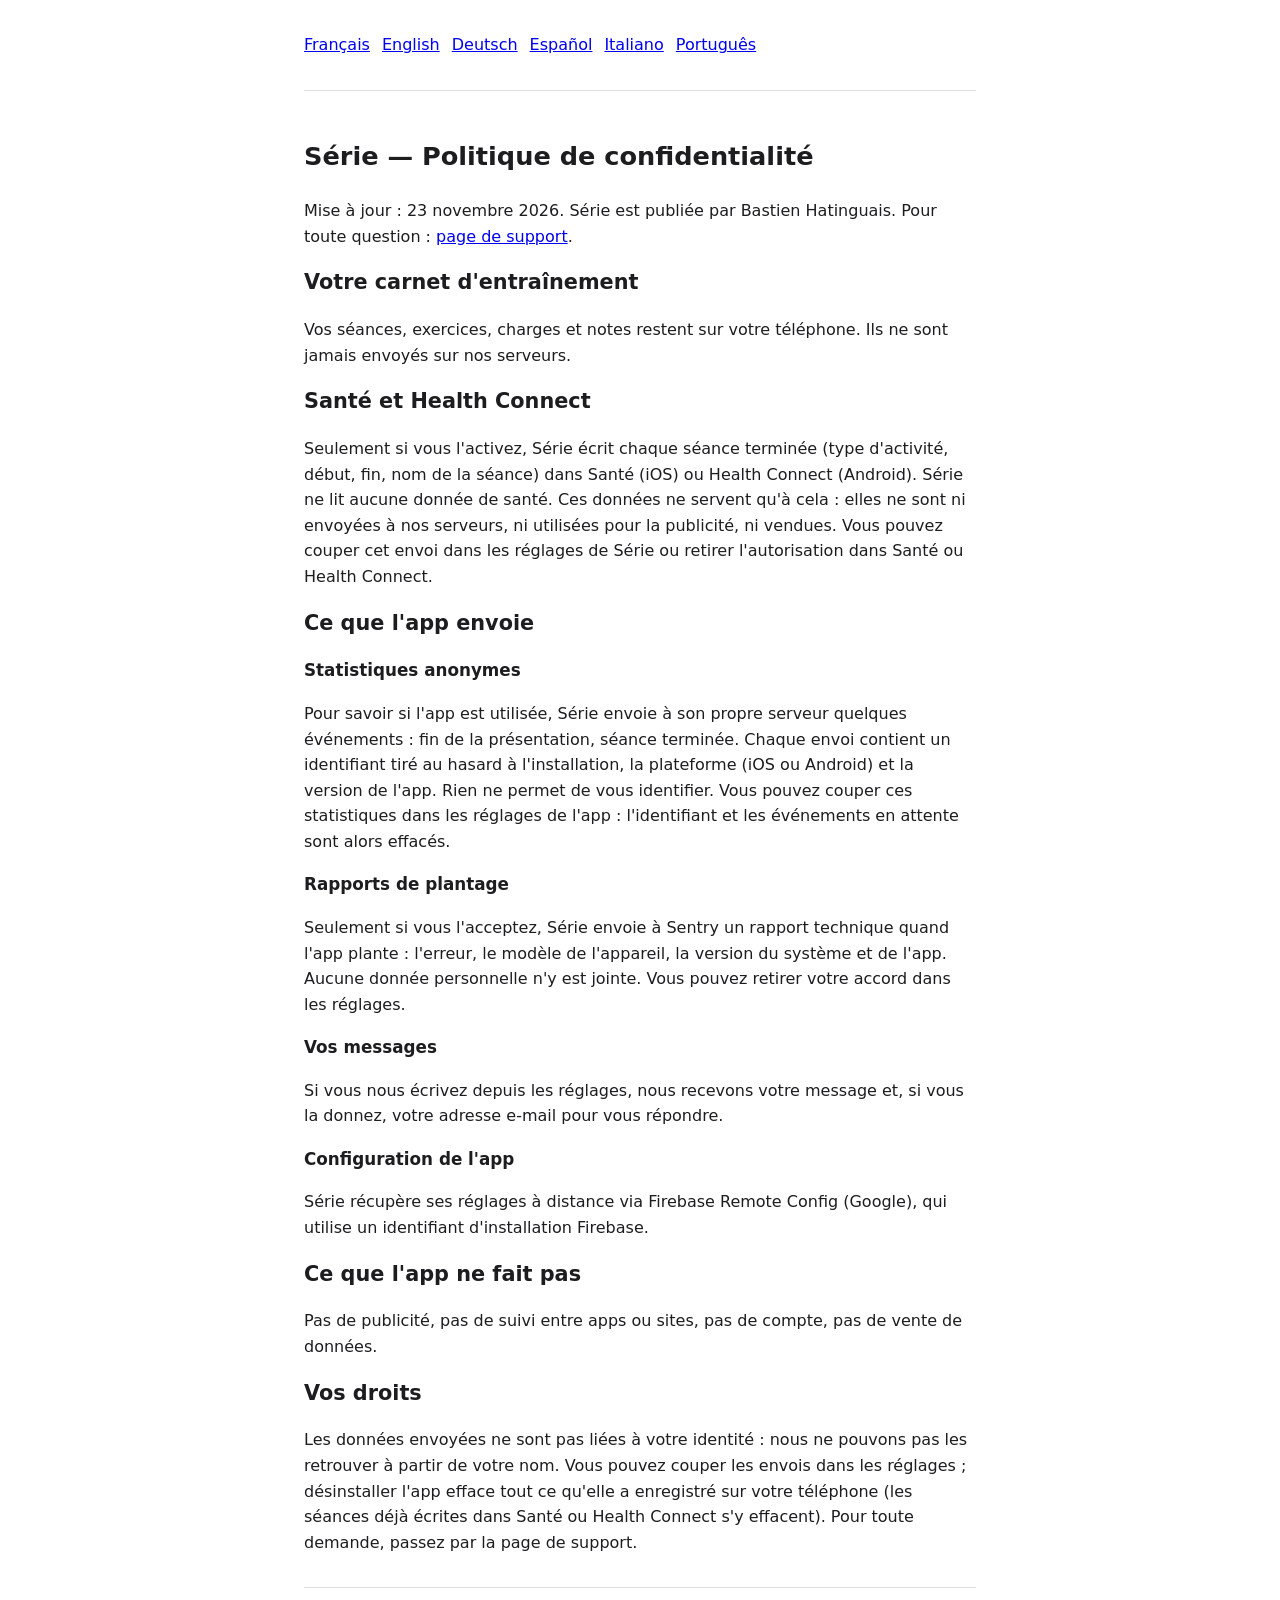
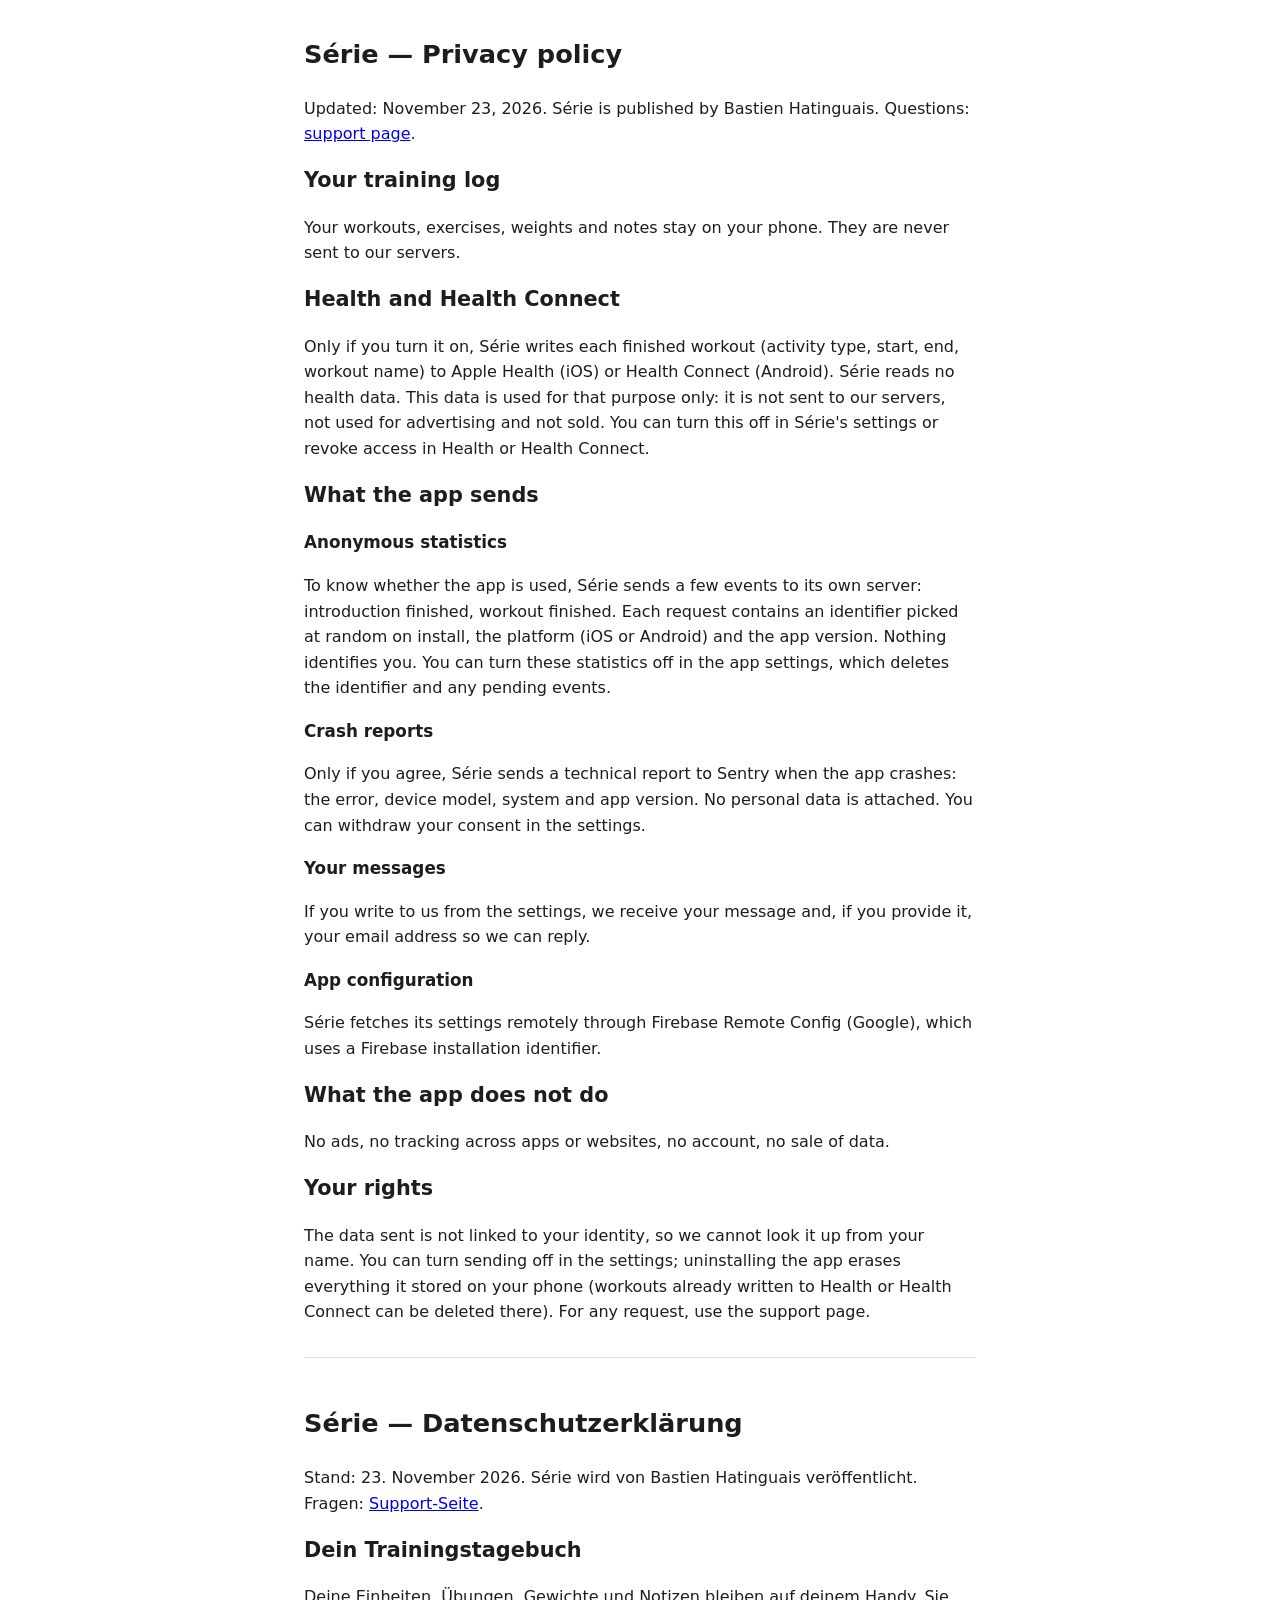
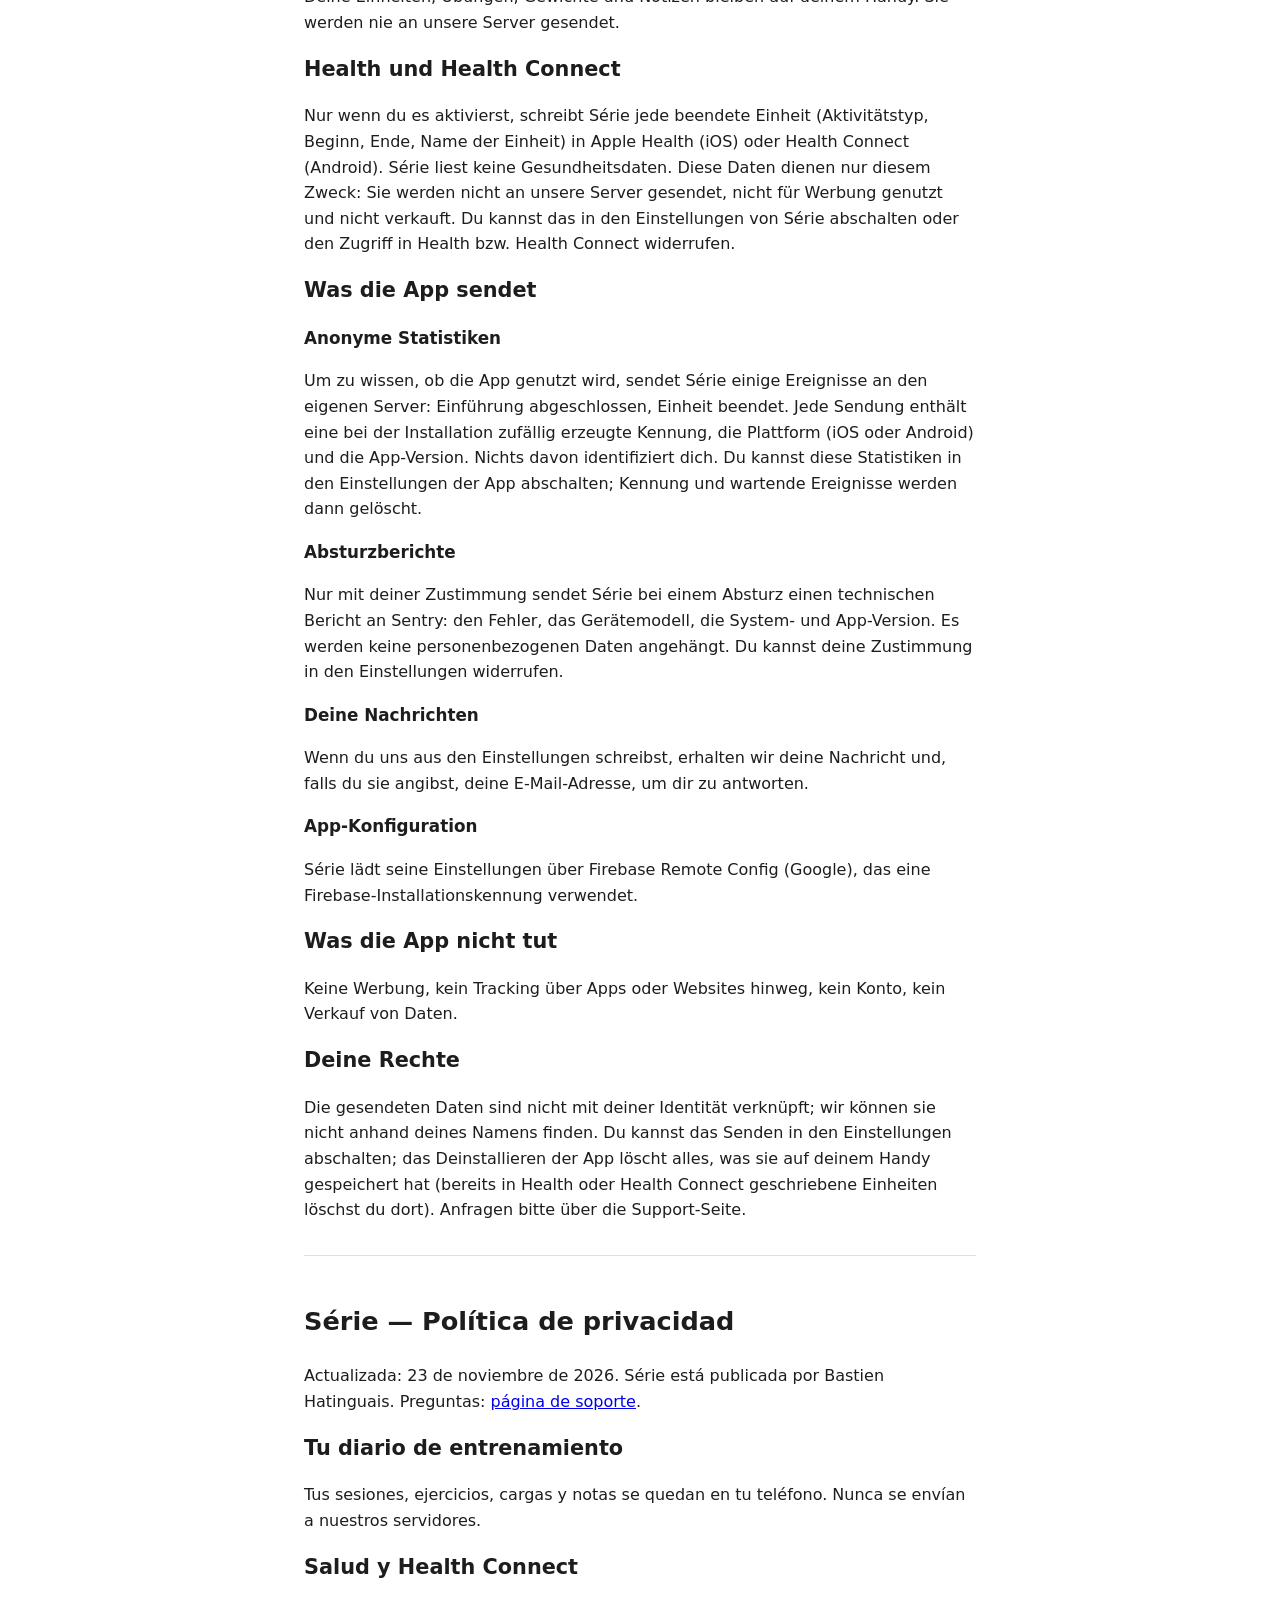
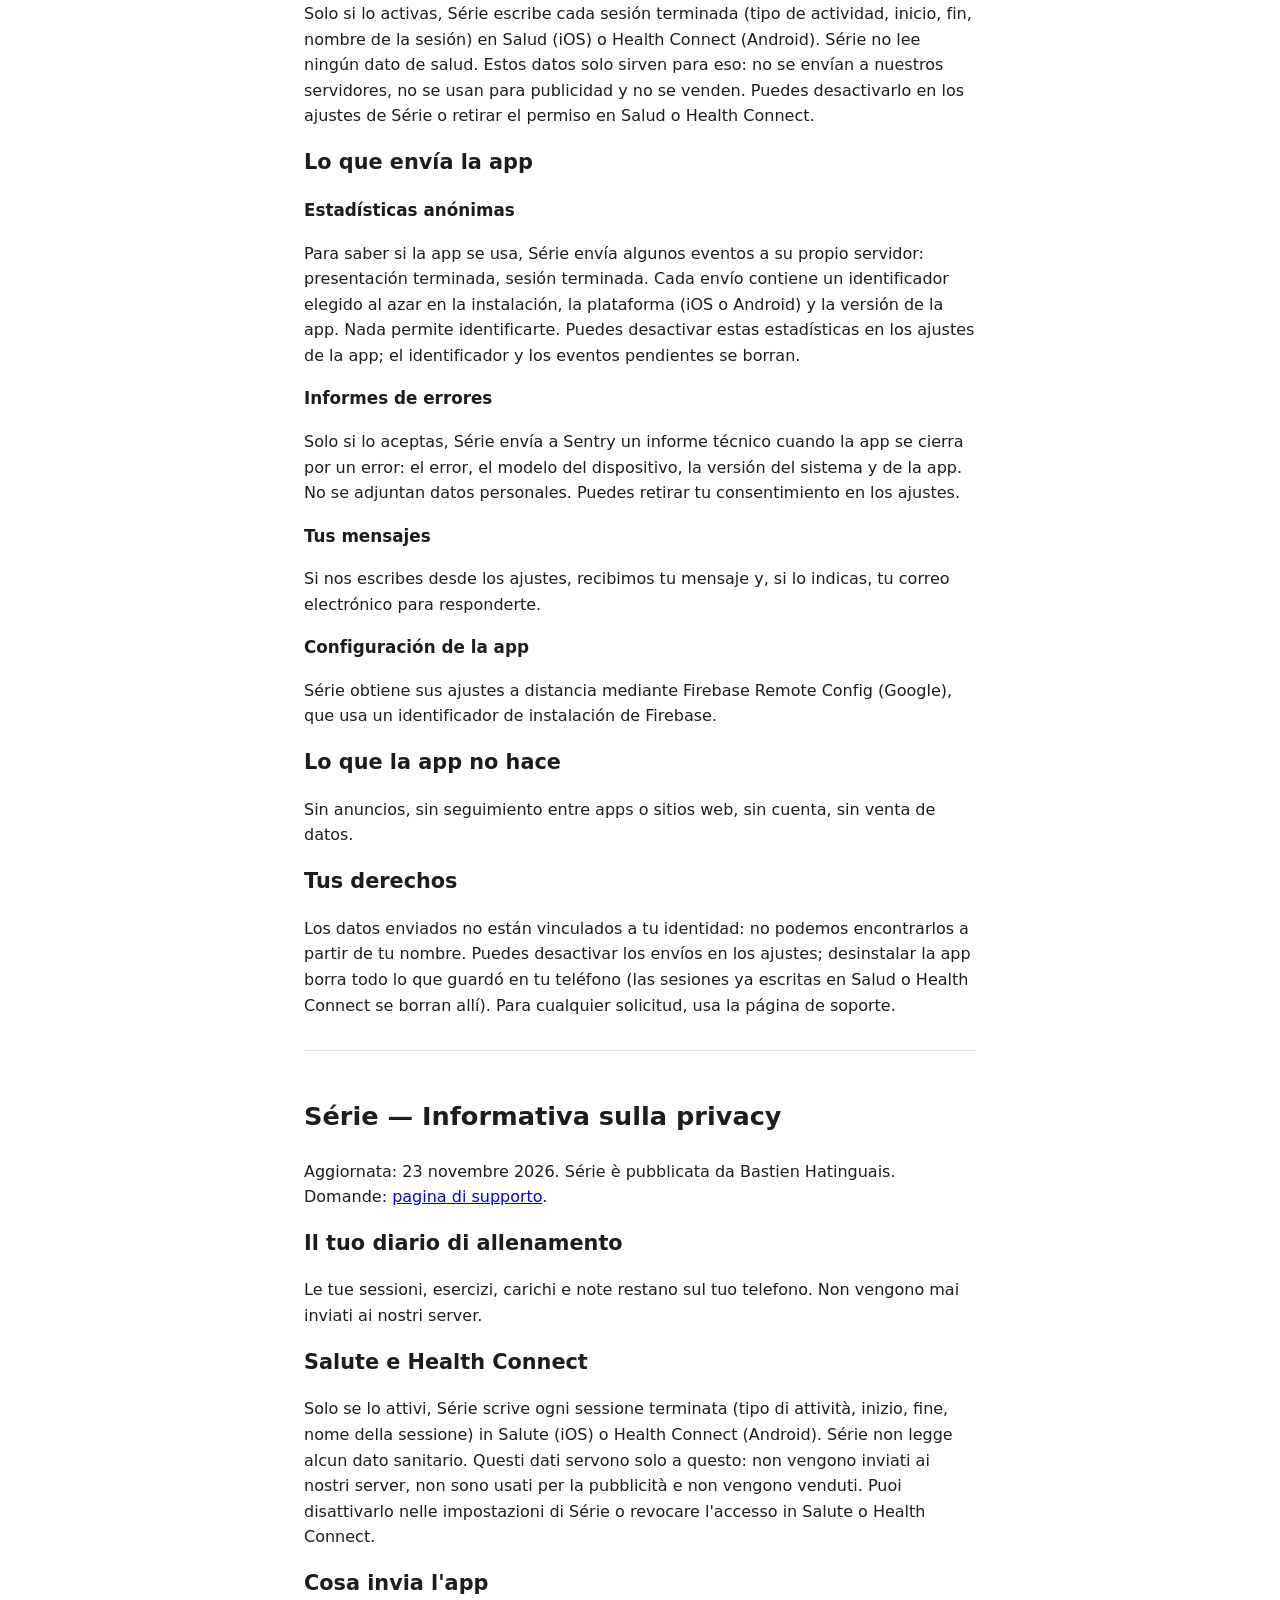
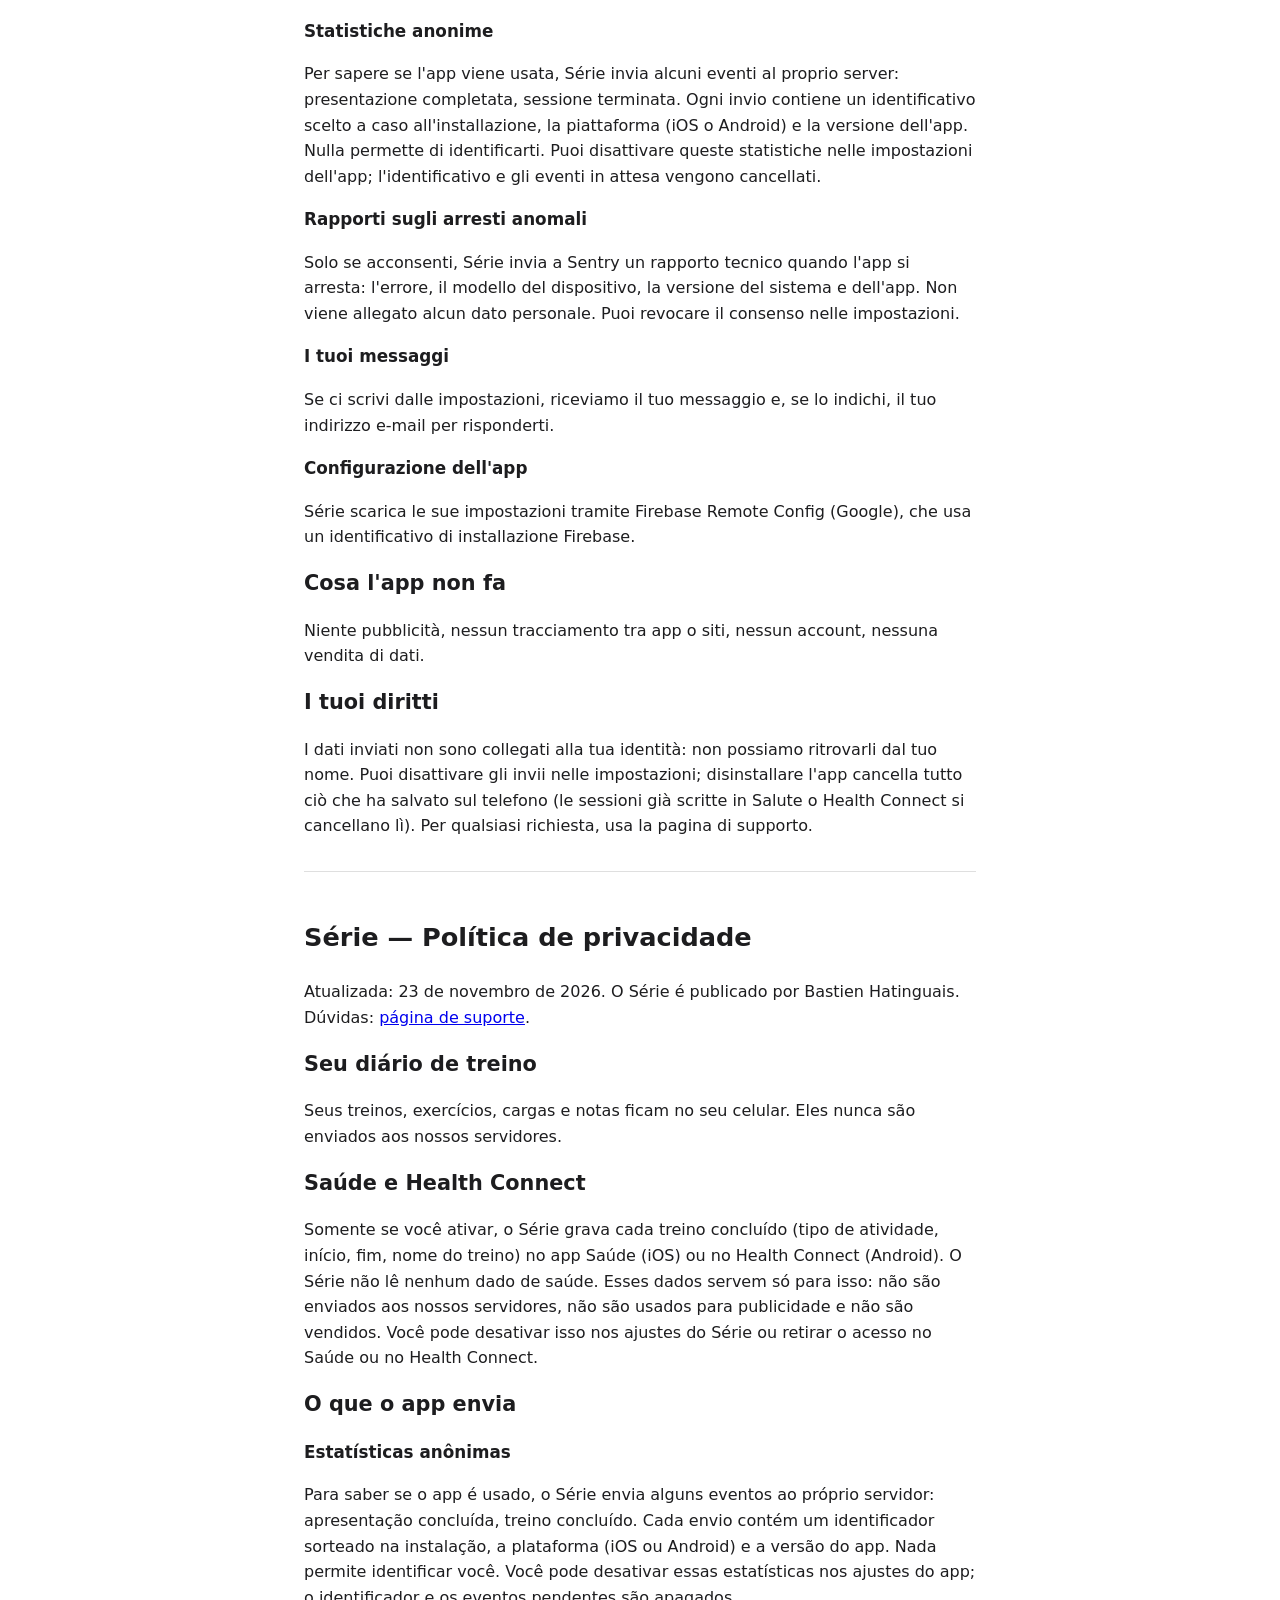
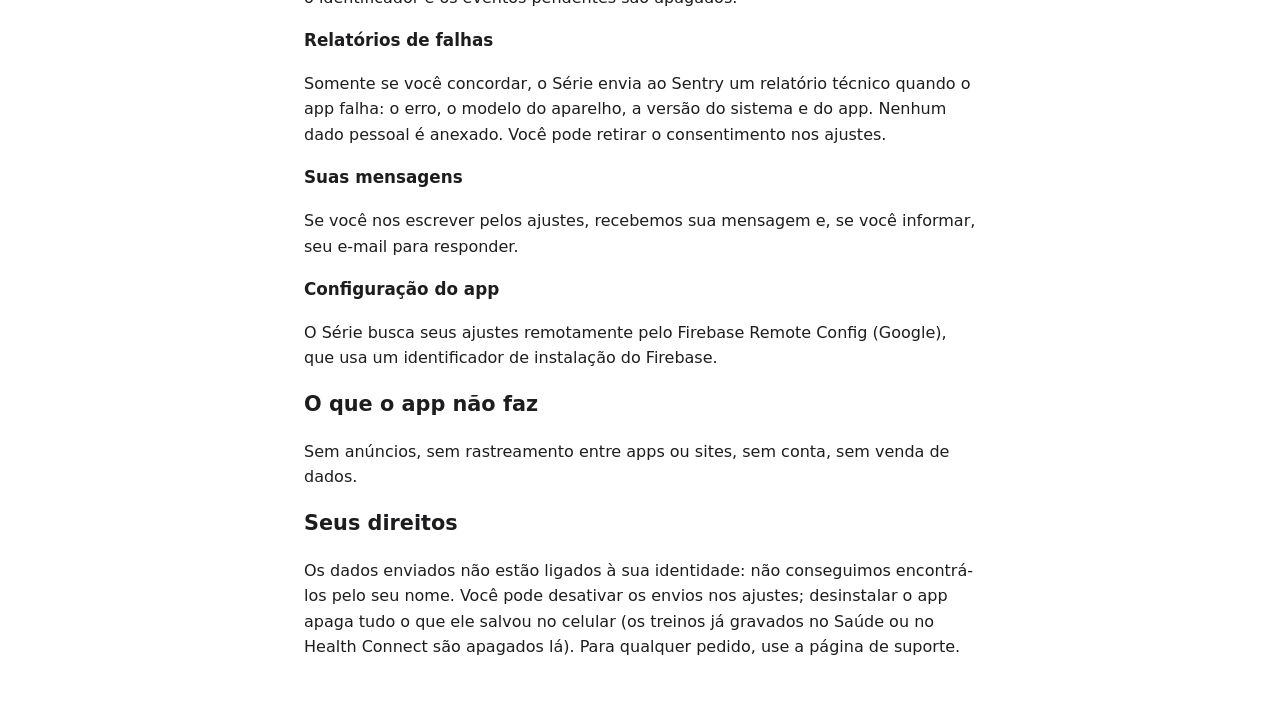
==== serie/privacy.html @ ff98d0c7 "Pages de confidentialité et de support de Série et Éclat Co-Authored-By: Claude Opus 5.5 <noreply@an" ====
<!doctype html>
<html lang="fr">
<head><meta charset="utf-8"><meta name="viewport" content="width=device-width,initial-scale=1">
<title>Série — Confidentialité / Privacy</title><link rel="stylesheet" href="../style.css"></head>
<body>
<nav><a href="#fr">Français</a><a href="#en">English</a><a href="#de">Deutsch</a><a href="#es">Español</a><a href="#it">Italiano</a><a href="#pt">Português</a></nav>

<section id="fr" lang="fr">
<h1>Série — Politique de confidentialité</h1>
<p>Mise à jour : 23 novembre 2026. Série est publiée par Bastien Hatinguais. Pour toute question : <a href="support.html#fr">page de support</a>.</p>
<h2>Votre carnet d'entraînement</h2>
<p>Vos séances, exercices, charges et notes restent sur votre téléphone. Ils ne sont jamais envoyés sur nos serveurs.</p>
<h2>Santé et Health Connect</h2>
<p>Seulement si vous l'activez, Série écrit chaque séance terminée (type d'activité, début, fin, nom de la séance) dans Santé (iOS) ou Health Connect (Android). Série ne lit aucune donnée de santé. Ces données ne servent qu'à cela : elles ne sont ni envoyées à nos serveurs, ni utilisées pour la publicité, ni vendues. Vous pouvez couper cet envoi dans les réglages de Série ou retirer l'autorisation dans Santé ou Health Connect.</p>
<h2>Ce que l'app envoie</h2>
<h3>Statistiques anonymes</h3>
<p>Pour savoir si l'app est utilisée, Série envoie à son propre serveur quelques événements : fin de la présentation, séance terminée. Chaque envoi contient un identifiant tiré au hasard à l'installation, la plateforme (iOS ou Android) et la version de l'app. Rien ne permet de vous identifier. Vous pouvez couper ces statistiques dans les réglages de l'app : l'identifiant et les événements en attente sont alors effacés.</p>
<h3>Rapports de plantage</h3>
<p>Seulement si vous l'acceptez, Série envoie à Sentry un rapport technique quand l'app plante : l'erreur, le modèle de l'appareil, la version du système et de l'app. Aucune donnée personnelle n'y est jointe. Vous pouvez retirer votre accord dans les réglages.</p>
<h3>Vos messages</h3>
<p>Si vous nous écrivez depuis les réglages, nous recevons votre message et, si vous la donnez, votre adresse e-mail pour vous répondre.</p>
<h3>Configuration de l'app</h3>
<p>Série récupère ses réglages à distance via Firebase Remote Config (Google), qui utilise un identifiant d'installation Firebase.</p>
<h2>Ce que l'app ne fait pas</h2>
<p>Pas de publicité, pas de suivi entre apps ou sites, pas de compte, pas de vente de données.</p>
<h2>Vos droits</h2>
<p>Les données envoyées ne sont pas liées à votre identité : nous ne pouvons pas les retrouver à partir de votre nom. Vous pouvez couper les envois dans les réglages ; désinstaller l'app efface tout ce qu'elle a enregistré sur votre téléphone (les séances déjà écrites dans Santé ou Health Connect s'y effacent). Pour toute demande, passez par la page de support.</p>
</section>

<section id="en" lang="en">
<h1>Série — Privacy policy</h1>
<p>Updated: November 23, 2026. Série is published by Bastien Hatinguais. Questions: <a href="support.html#en">support page</a>.</p>
<h2>Your training log</h2>
<p>Your workouts, exercises, weights and notes stay on your phone. They are never sent to our servers.</p>
<h2>Health and Health Connect</h2>
<p>Only if you turn it on, Série writes each finished workout (activity type, start, end, workout name) to Apple Health (iOS) or Health Connect (Android). Série reads no health data. This data is used for that purpose only: it is not sent to our servers, not used for advertising and not sold. You can turn this off in Série's settings or revoke access in Health or Health Connect.</p>
<h2>What the app sends</h2>
<h3>Anonymous statistics</h3>
<p>To know whether the app is used, Série sends a few events to its own server: introduction finished, workout finished. Each request contains an identifier picked at random on install, the platform (iOS or Android) and the app version. Nothing identifies you. You can turn these statistics off in the app settings, which deletes the identifier and any pending events.</p>
<h3>Crash reports</h3>
<p>Only if you agree, Série sends a technical report to Sentry when the app crashes: the error, device model, system and app version. No personal data is attached. You can withdraw your consent in the settings.</p>
<h3>Your messages</h3>
<p>If you write to us from the settings, we receive your message and, if you provide it, your email address so we can reply.</p>
<h3>App configuration</h3>
<p>Série fetches its settings remotely through Firebase Remote Config (Google), which uses a Firebase installation identifier.</p>
<h2>What the app does not do</h2>
<p>No ads, no tracking across apps or websites, no account, no sale of data.</p>
<h2>Your rights</h2>
<p>The data sent is not linked to your identity, so we cannot look it up from your name. You can turn sending off in the settings; uninstalling the app erases everything it stored on your phone (workouts already written to Health or Health Connect can be deleted there). For any request, use the support page.</p>
</section>

<section id="de" lang="de">
<h1>Série — Datenschutzerklärung</h1>
<p>Stand: 23. November 2026. Série wird von Bastien Hatinguais veröffentlicht. Fragen: <a href="support.html#de">Support-Seite</a>.</p>
<h2>Dein Trainingstagebuch</h2>
<p>Deine Einheiten, Übungen, Gewichte und Notizen bleiben auf deinem Handy. Sie werden nie an unsere Server gesendet.</p>
<h2>Health und Health Connect</h2>
<p>Nur wenn du es aktivierst, schreibt Série jede beendete Einheit (Aktivitätstyp, Beginn, Ende, Name der Einheit) in Apple Health (iOS) oder Health Connect (Android). Série liest keine Gesundheitsdaten. Diese Daten dienen nur diesem Zweck: Sie werden nicht an unsere Server gesendet, nicht für Werbung genutzt und nicht verkauft. Du kannst das in den Einstellungen von Série abschalten oder den Zugriff in Health bzw. Health Connect widerrufen.</p>
<h2>Was die App sendet</h2>
<h3>Anonyme Statistiken</h3>
<p>Um zu wissen, ob die App genutzt wird, sendet Série einige Ereignisse an den eigenen Server: Einführung abgeschlossen, Einheit beendet. Jede Sendung enthält eine bei der Installation zufällig erzeugte Kennung, die Plattform (iOS oder Android) und die App-Version. Nichts davon identifiziert dich. Du kannst diese Statistiken in den Einstellungen der App abschalten; Kennung und wartende Ereignisse werden dann gelöscht.</p>
<h3>Absturzberichte</h3>
<p>Nur mit deiner Zustimmung sendet Série bei einem Absturz einen technischen Bericht an Sentry: den Fehler, das Gerätemodell, die System- und App-Version. Es werden keine personenbezogenen Daten angehängt. Du kannst deine Zustimmung in den Einstellungen widerrufen.</p>
<h3>Deine Nachrichten</h3>
<p>Wenn du uns aus den Einstellungen schreibst, erhalten wir deine Nachricht und, falls du sie angibst, deine E-Mail-Adresse, um dir zu antworten.</p>
<h3>App-Konfiguration</h3>
<p>Série lädt seine Einstellungen über Firebase Remote Config (Google), das eine Firebase-Installationskennung verwendet.</p>
<h2>Was die App nicht tut</h2>
<p>Keine Werbung, kein Tracking über Apps oder Websites hinweg, kein Konto, kein Verkauf von Daten.</p>
<h2>Deine Rechte</h2>
<p>Die gesendeten Daten sind nicht mit deiner Identität verknüpft; wir können sie nicht anhand deines Namens finden. Du kannst das Senden in den Einstellungen abschalten; das Deinstallieren der App löscht alles, was sie auf deinem Handy gespeichert hat (bereits in Health oder Health Connect geschriebene Einheiten löschst du dort). Anfragen bitte über die Support-Seite.</p>
</section>

<section id="es" lang="es">
<h1>Série — Política de privacidad</h1>
<p>Actualizada: 23 de noviembre de 2026. Série está publicada por Bastien Hatinguais. Preguntas: <a href="support.html#es">página de soporte</a>.</p>
<h2>Tu diario de entrenamiento</h2>
<p>Tus sesiones, ejercicios, cargas y notas se quedan en tu teléfono. Nunca se envían a nuestros servidores.</p>
<h2>Salud y Health Connect</h2>
<p>Solo si lo activas, Série escribe cada sesión terminada (tipo de actividad, inicio, fin, nombre de la sesión) en Salud (iOS) o Health Connect (Android). Série no lee ningún dato de salud. Estos datos solo sirven para eso: no se envían a nuestros servidores, no se usan para publicidad y no se venden. Puedes desactivarlo en los ajustes de Série o retirar el permiso en Salud o Health Connect.</p>
<h2>Lo que envía la app</h2>
<h3>Estadísticas anónimas</h3>
<p>Para saber si la app se usa, Série envía algunos eventos a su propio servidor: presentación terminada, sesión terminada. Cada envío contiene un identificador elegido al azar en la instalación, la plataforma (iOS o Android) y la versión de la app. Nada permite identificarte. Puedes desactivar estas estadísticas en los ajustes de la app; el identificador y los eventos pendientes se borran.</p>
<h3>Informes de errores</h3>
<p>Solo si lo aceptas, Série envía a Sentry un informe técnico cuando la app se cierra por un error: el error, el modelo del dispositivo, la versión del sistema y de la app. No se adjuntan datos personales. Puedes retirar tu consentimiento en los ajustes.</p>
<h3>Tus mensajes</h3>
<p>Si nos escribes desde los ajustes, recibimos tu mensaje y, si lo indicas, tu correo electrónico para responderte.</p>
<h3>Configuración de la app</h3>
<p>Série obtiene sus ajustes a distancia mediante Firebase Remote Config (Google), que usa un identificador de instalación de Firebase.</p>
<h2>Lo que la app no hace</h2>
<p>Sin anuncios, sin seguimiento entre apps o sitios web, sin cuenta, sin venta de datos.</p>
<h2>Tus derechos</h2>
<p>Los datos enviados no están vinculados a tu identidad: no podemos encontrarlos a partir de tu nombre. Puedes desactivar los envíos en los ajustes; desinstalar la app borra todo lo que guardó en tu teléfono (las sesiones ya escritas en Salud o Health Connect se borran allí). Para cualquier solicitud, usa la página de soporte.</p>
</section>

<section id="it" lang="it">
<h1>Série — Informativa sulla privacy</h1>
<p>Aggiornata: 23 novembre 2026. Série è pubblicata da Bastien Hatinguais. Domande: <a href="support.html#it">pagina di supporto</a>.</p>
<h2>Il tuo diario di allenamento</h2>
<p>Le tue sessioni, esercizi, carichi e note restano sul tuo telefono. Non vengono mai inviati ai nostri server.</p>
<h2>Salute e Health Connect</h2>
<p>Solo se lo attivi, Série scrive ogni sessione terminata (tipo di attività, inizio, fine, nome della sessione) in Salute (iOS) o Health Connect (Android). Série non legge alcun dato sanitario. Questi dati servono solo a questo: non vengono inviati ai nostri server, non sono usati per la pubblicità e non vengono venduti. Puoi disattivarlo nelle impostazioni di Série o revocare l'accesso in Salute o Health Connect.</p>
<h2>Cosa invia l'app</h2>
<h3>Statistiche anonime</h3>
<p>Per sapere se l'app viene usata, Série invia alcuni eventi al proprio server: presentazione completata, sessione terminata. Ogni invio contiene un identificativo scelto a caso all'installazione, la piattaforma (iOS o Android) e la versione dell'app. Nulla permette di identificarti. Puoi disattivare queste statistiche nelle impostazioni dell'app; l'identificativo e gli eventi in attesa vengono cancellati.</p>
<h3>Rapporti sugli arresti anomali</h3>
<p>Solo se acconsenti, Série invia a Sentry un rapporto tecnico quando l'app si arresta: l'errore, il modello del dispositivo, la versione del sistema e dell'app. Non viene allegato alcun dato personale. Puoi revocare il consenso nelle impostazioni.</p>
<h3>I tuoi messaggi</h3>
<p>Se ci scrivi dalle impostazioni, riceviamo il tuo messaggio e, se lo indichi, il tuo indirizzo e-mail per risponderti.</p>
<h3>Configurazione dell'app</h3>
<p>Série scarica le sue impostazioni tramite Firebase Remote Config (Google), che usa un identificativo di installazione Firebase.</p>
<h2>Cosa l'app non fa</h2>
<p>Niente pubblicità, nessun tracciamento tra app o siti, nessun account, nessuna vendita di dati.</p>
<h2>I tuoi diritti</h2>
<p>I dati inviati non sono collegati alla tua identità: non possiamo ritrovarli dal tuo nome. Puoi disattivare gli invii nelle impostazioni; disinstallare l'app cancella tutto ciò che ha salvato sul telefono (le sessioni già scritte in Salute o Health Connect si cancellano lì). Per qualsiasi richiesta, usa la pagina di supporto.</p>
</section>

<section id="pt" lang="pt">
<h1>Série — Política de privacidade</h1>
<p>Atualizada: 23 de novembro de 2026. O Série é publicado por Bastien Hatinguais. Dúvidas: <a href="support.html#pt">página de suporte</a>.</p>
<h2>Seu diário de treino</h2>
<p>Seus treinos, exercícios, cargas e notas ficam no seu celular. Eles nunca são enviados aos nossos servidores.</p>
<h2>Saúde e Health Connect</h2>
<p>Somente se você ativar, o Série grava cada treino concluído (tipo de atividade, início, fim, nome do treino) no app Saúde (iOS) ou no Health Connect (Android). O Série não lê nenhum dado de saúde. Esses dados servem só para isso: não são enviados aos nossos servidores, não são usados para publicidade e não são vendidos. Você pode desativar isso nos ajustes do Série ou retirar o acesso no Saúde ou no Health Connect.</p>
<h2>O que o app envia</h2>
<h3>Estatísticas anônimas</h3>
<p>Para saber se o app é usado, o Série envia alguns eventos ao próprio servidor: apresentação concluída, treino concluído. Cada envio contém um identificador sorteado na instalação, a plataforma (iOS ou Android) e a versão do app. Nada permite identificar você. Você pode desativar essas estatísticas nos ajustes do app; o identificador e os eventos pendentes são apagados.</p>
<h3>Relatórios de falhas</h3>
<p>Somente se você concordar, o Série envia ao Sentry um relatório técnico quando o app falha: o erro, o modelo do aparelho, a versão do sistema e do app. Nenhum dado pessoal é anexado. Você pode retirar o consentimento nos ajustes.</p>
<h3>Suas mensagens</h3>
<p>Se você nos escrever pelos ajustes, recebemos sua mensagem e, se você informar, seu e-mail para responder.</p>
<h3>Configuração do app</h3>
<p>O Série busca seus ajustes remotamente pelo Firebase Remote Config (Google), que usa um identificador de instalação do Firebase.</p>
<h2>O que o app não faz</h2>
<p>Sem anúncios, sem rastreamento entre apps ou sites, sem conta, sem venda de dados.</p>
<h2>Seus direitos</h2>
<p>Os dados enviados não estão ligados à sua identidade: não conseguimos encontrá-los pelo seu nome. Você pode desativar os envios nos ajustes; desinstalar o app apaga tudo o que ele salvou no celular (os treinos já gravados no Saúde ou no Health Connect são apagados lá). Para qualquer pedido, use a página de suporte.</p>
</section>
</body>
</html>
---- style.css ----
body{font:16px/1.6 system-ui,-apple-system,"Segoe UI",Roboto,sans-serif;max-width:42rem;margin:0 auto;padding:2rem 1.25rem;color:#1d1d1f;background:#fff}
@media (prefers-color-scheme:dark){body{color:#eee;background:#111}a{color:#8ab4ff}}
nav{display:flex;flex-wrap:wrap;gap:.75rem;margin-bottom:2rem}
section{border-top:1px solid #8884;padding-top:1.5rem;margin-top:2rem}
h1{font-size:1.6rem}h2{font-size:1.3rem}h3{font-size:1.05rem}
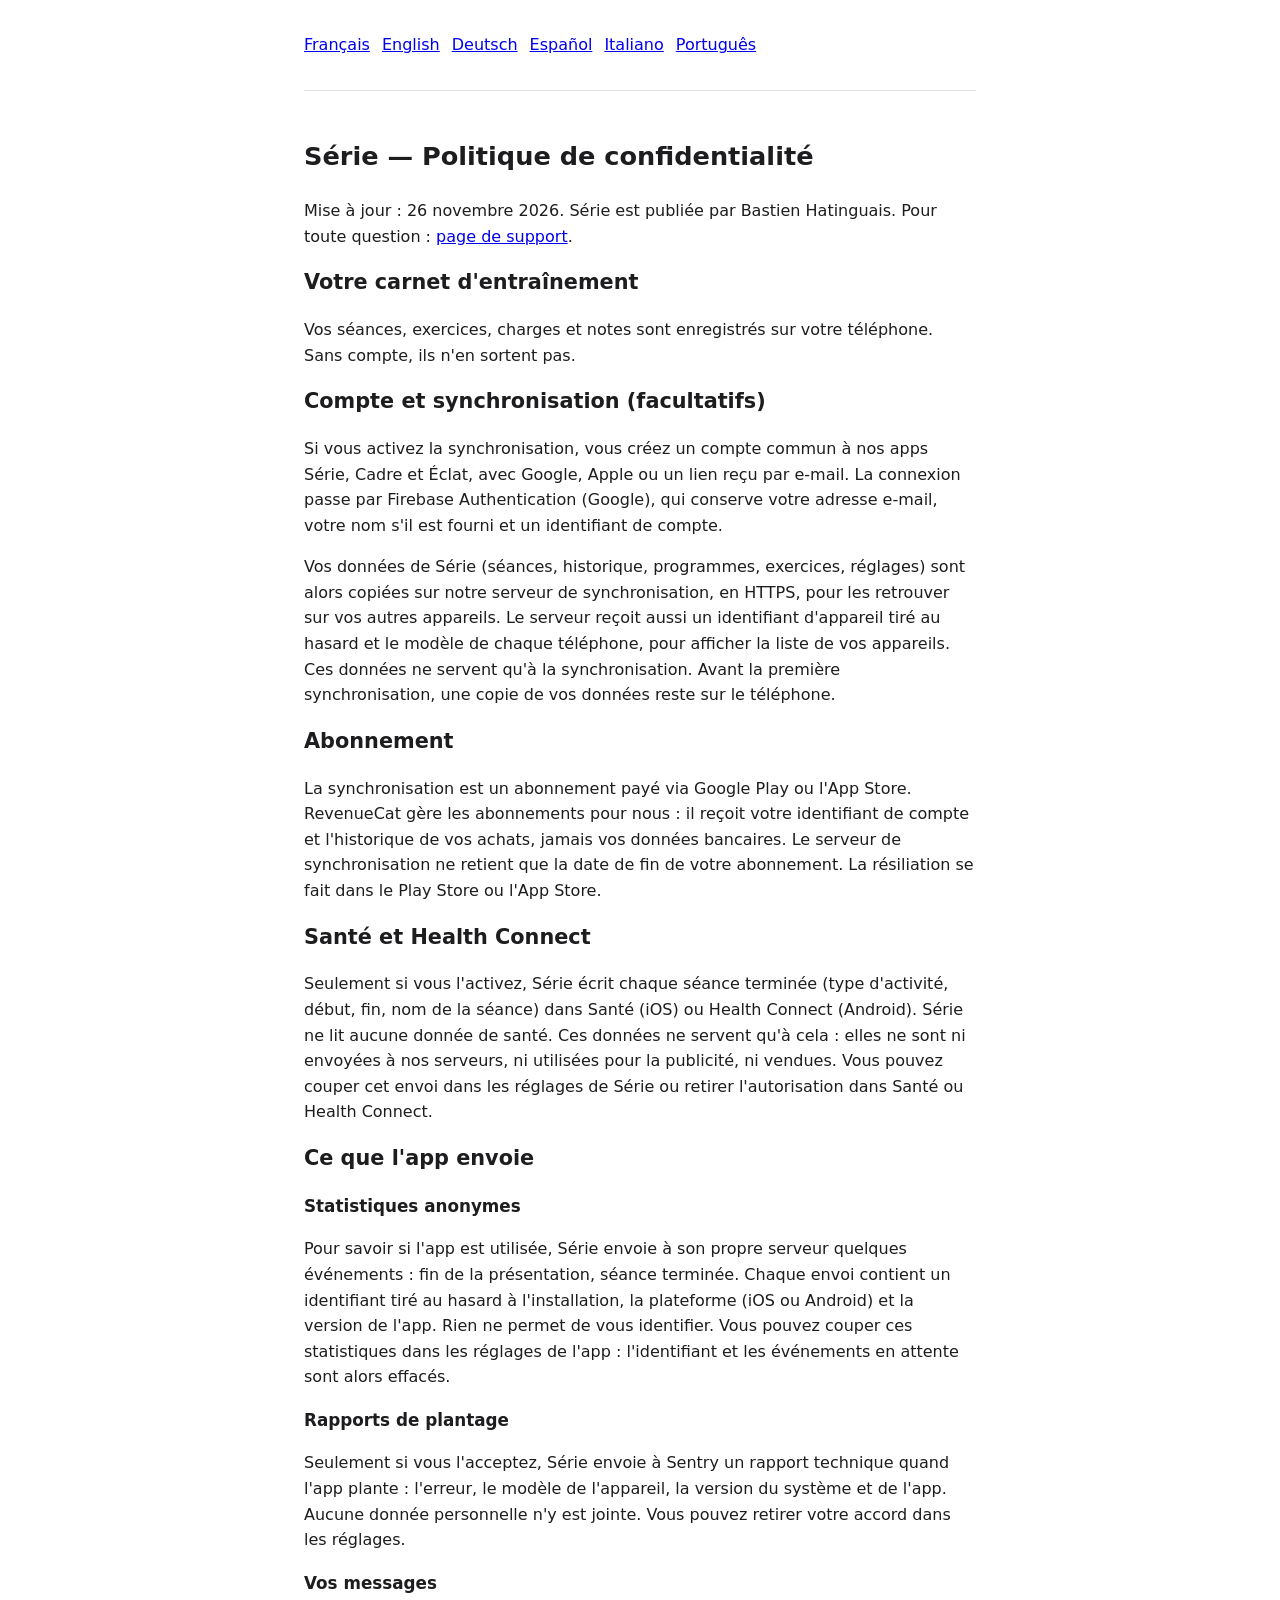
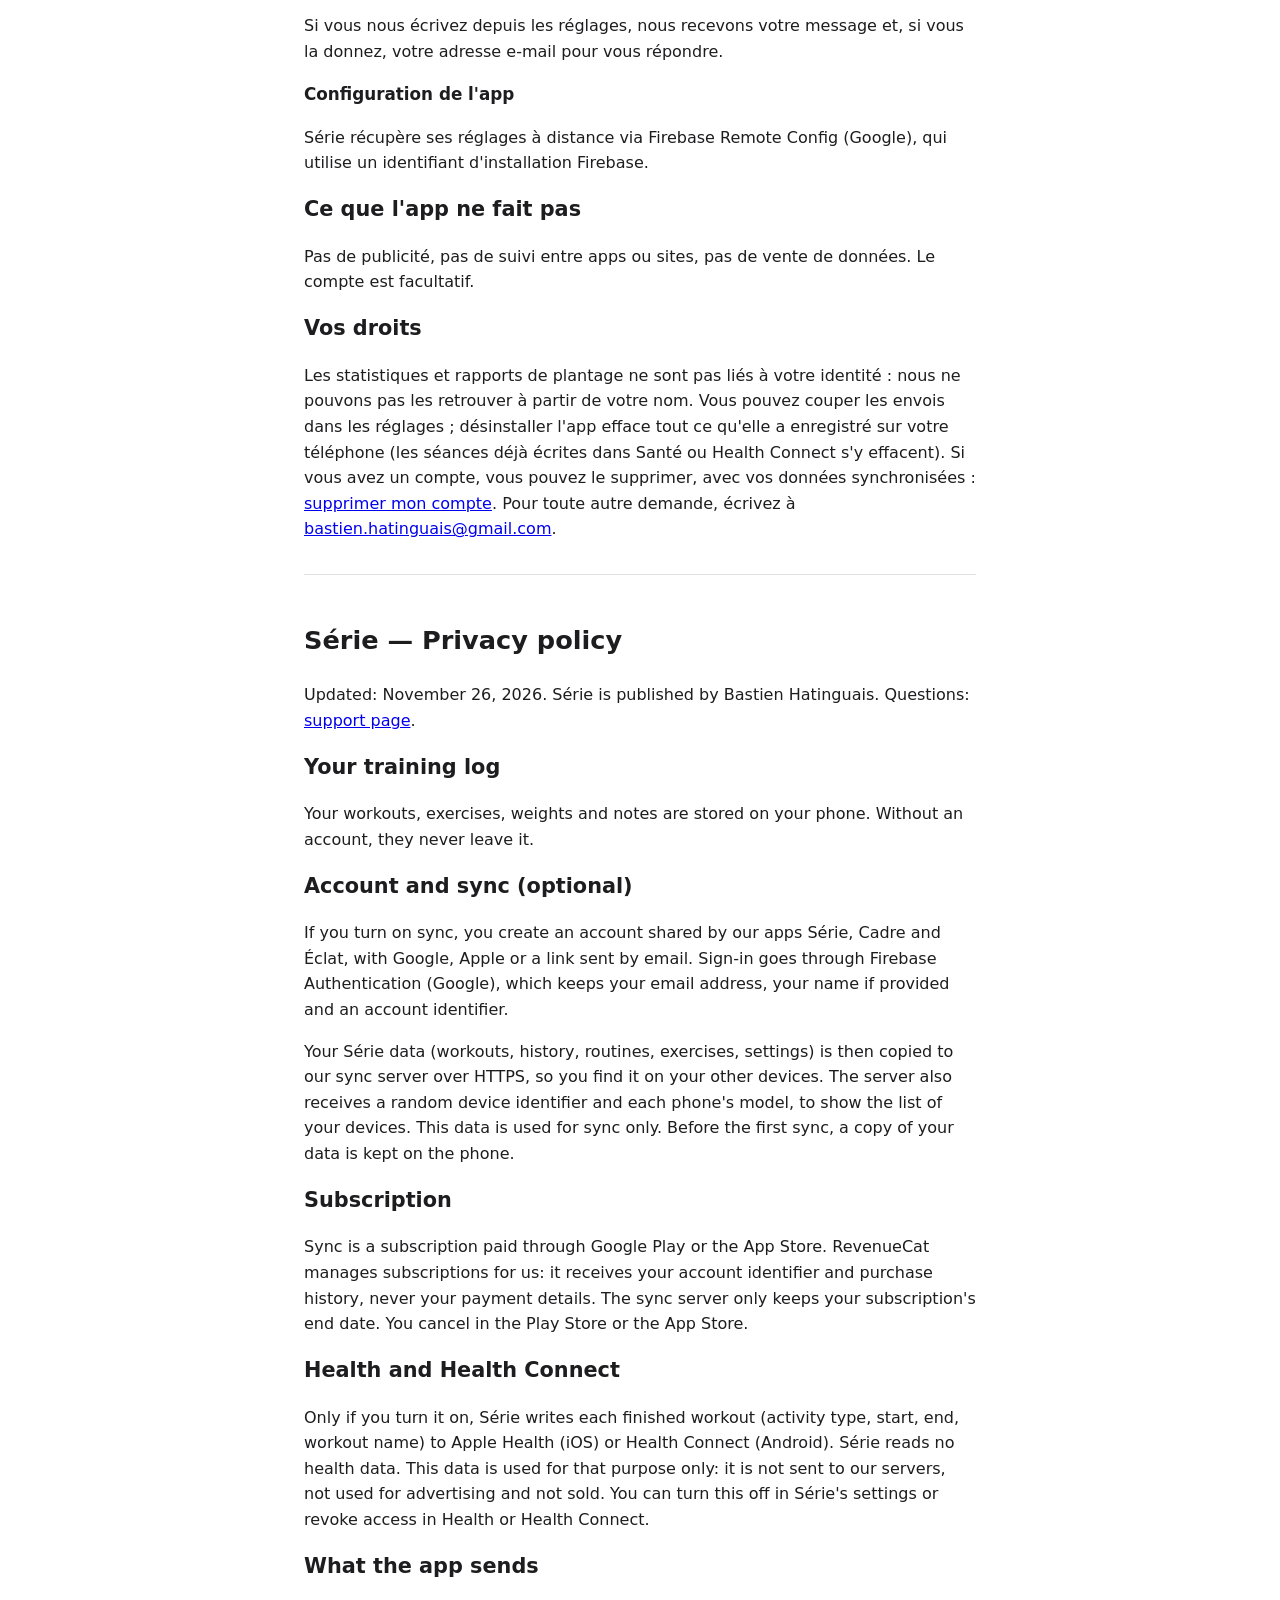
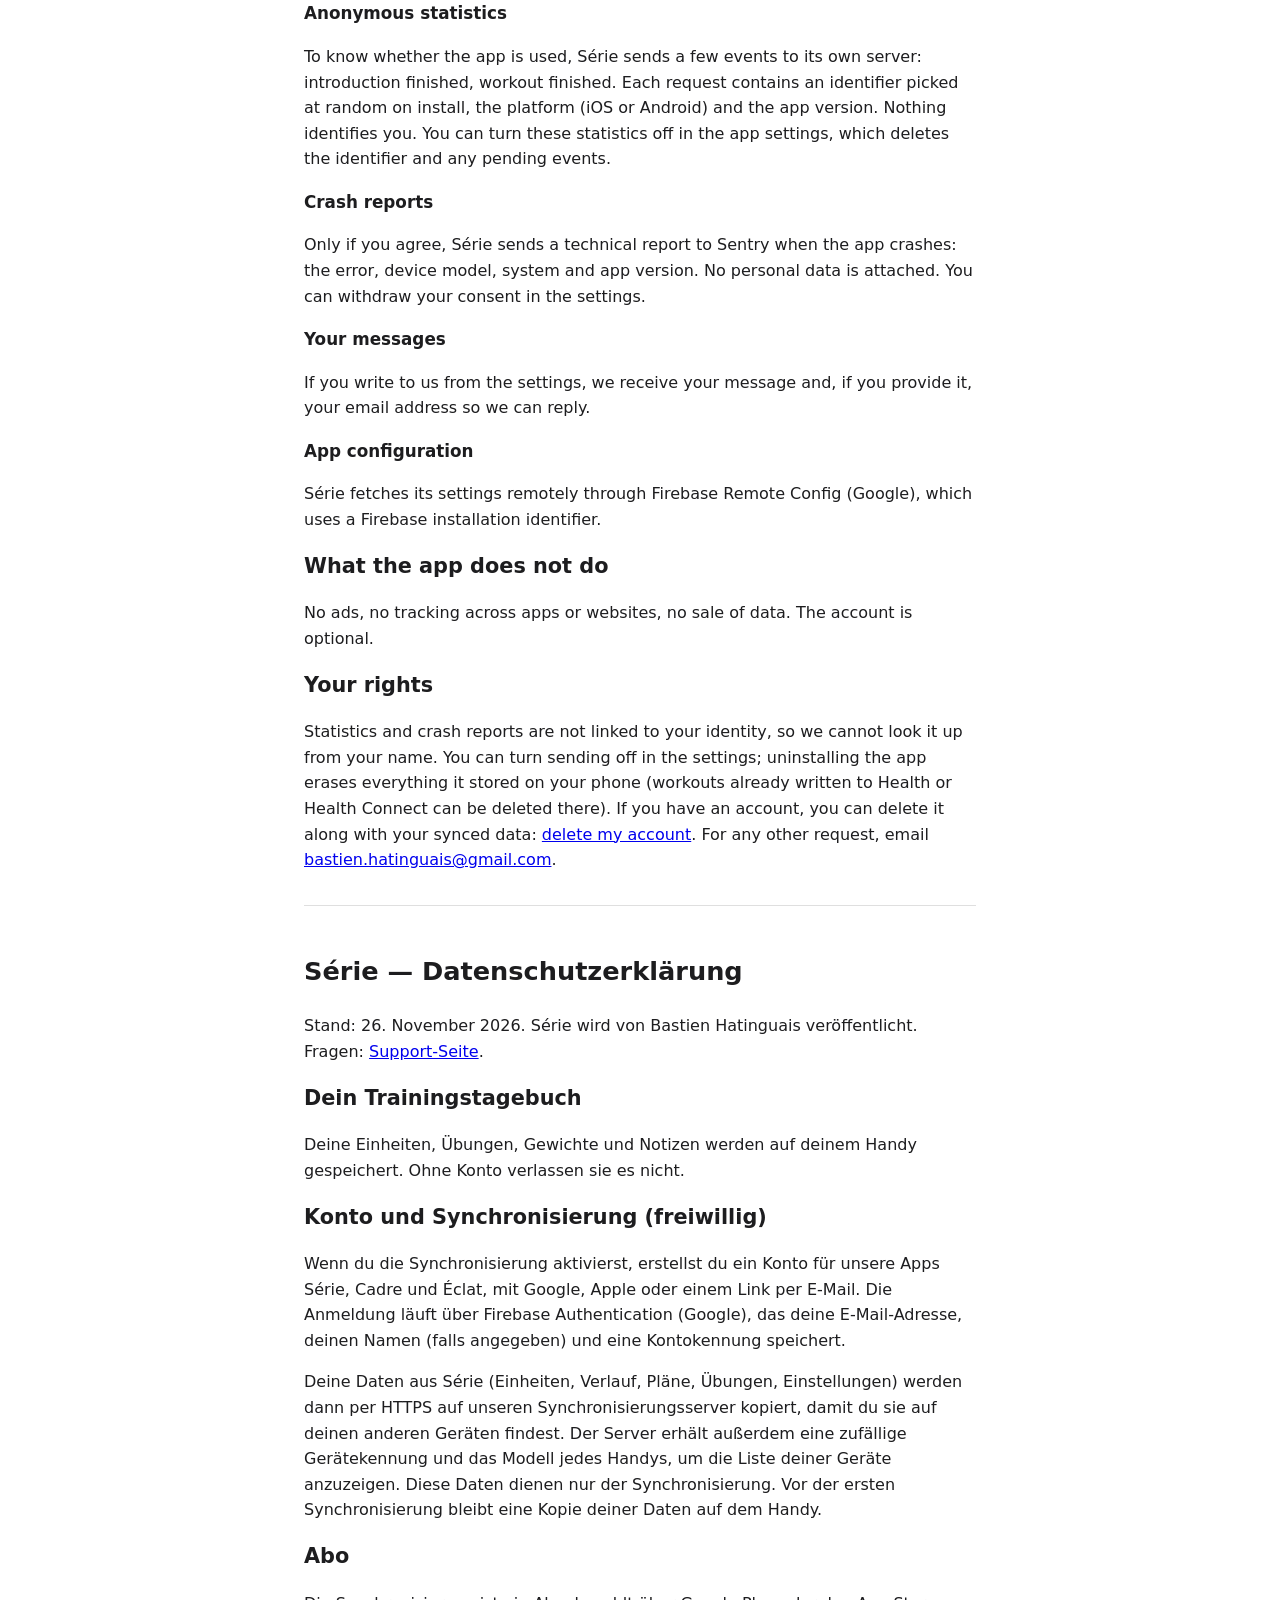
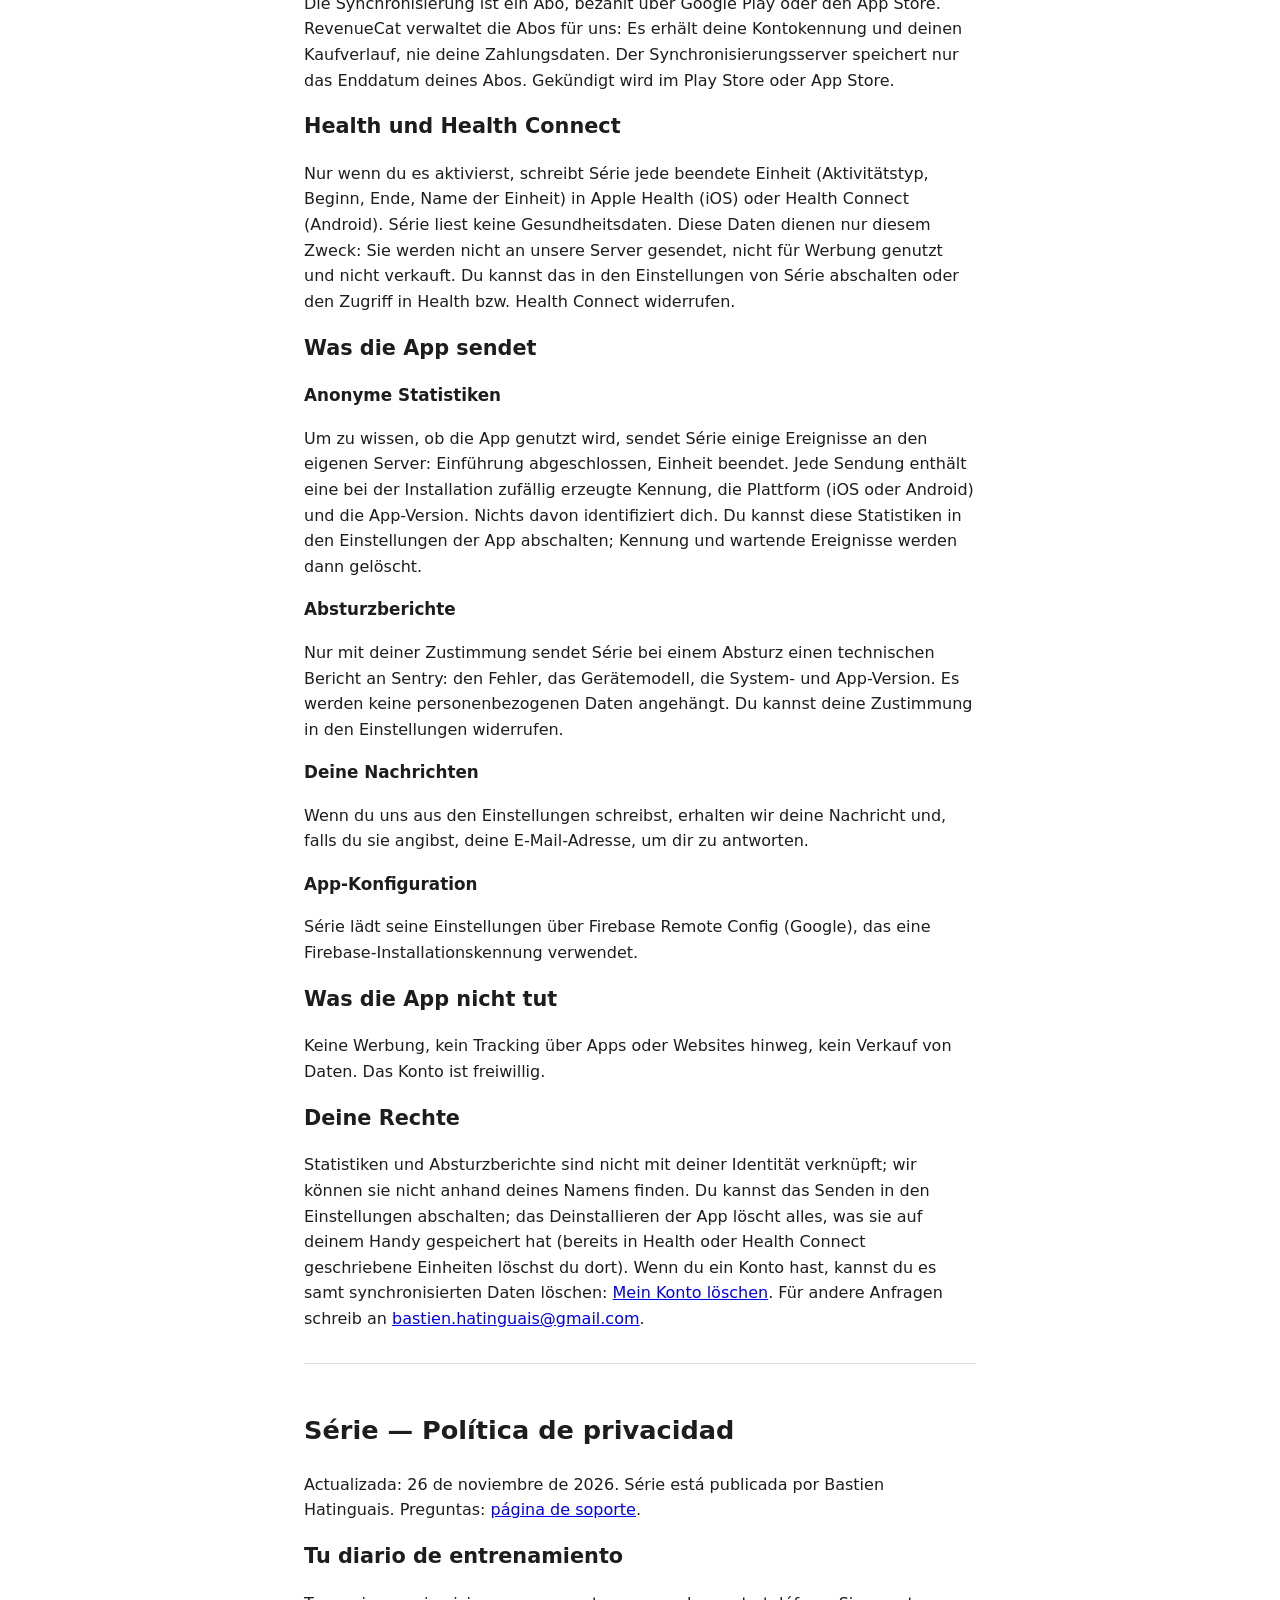
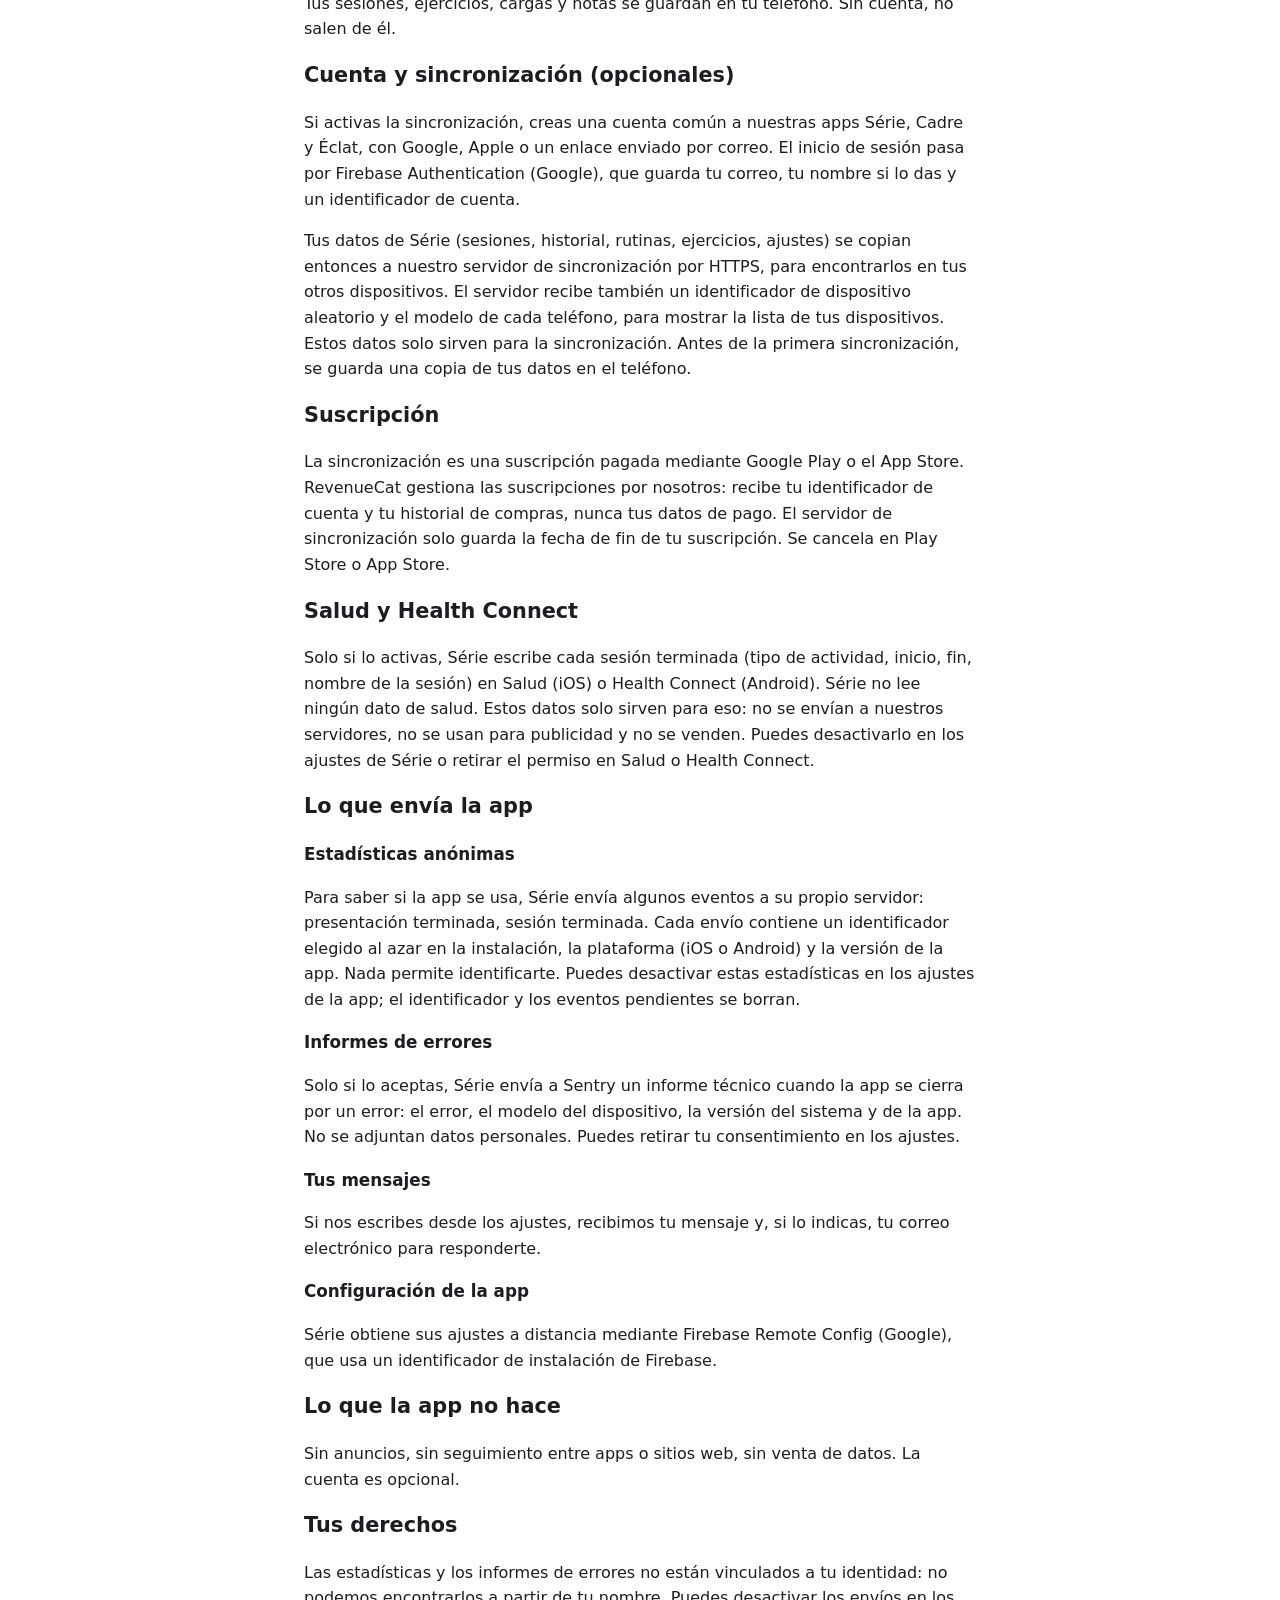
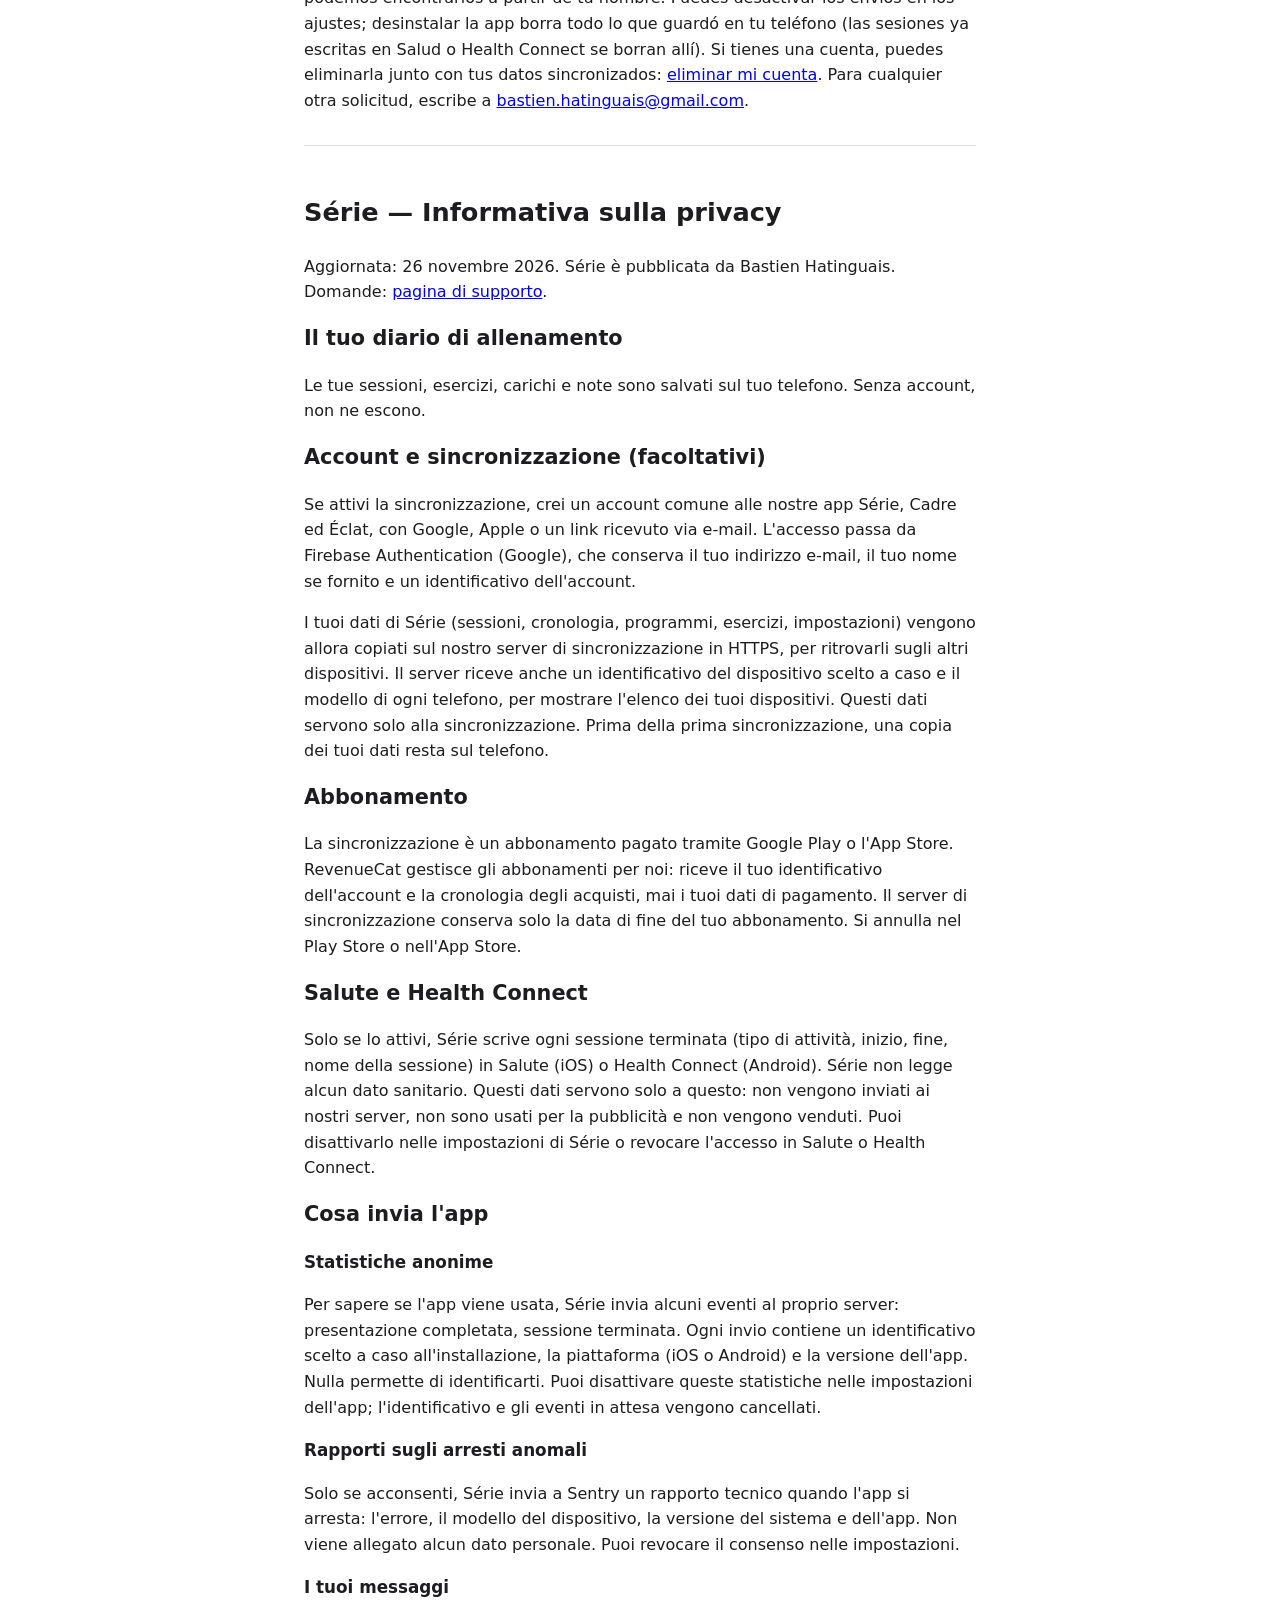
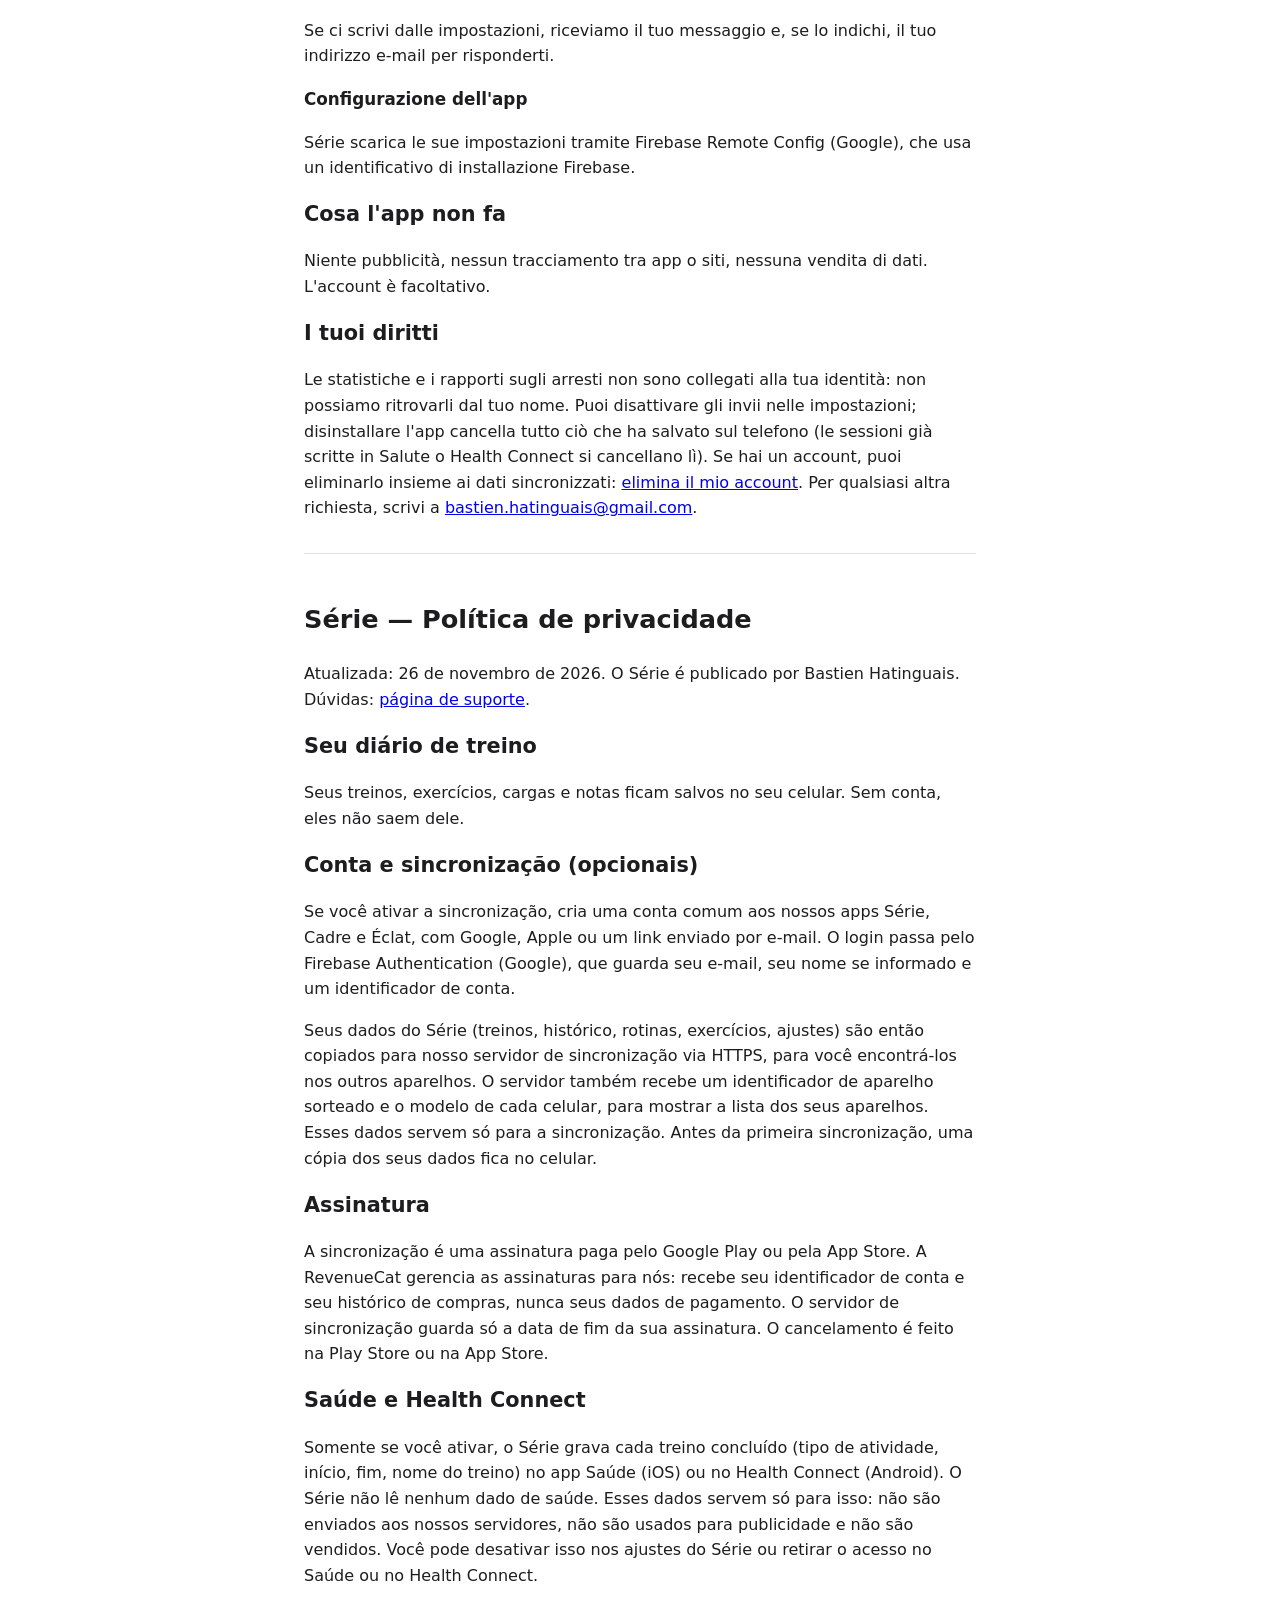
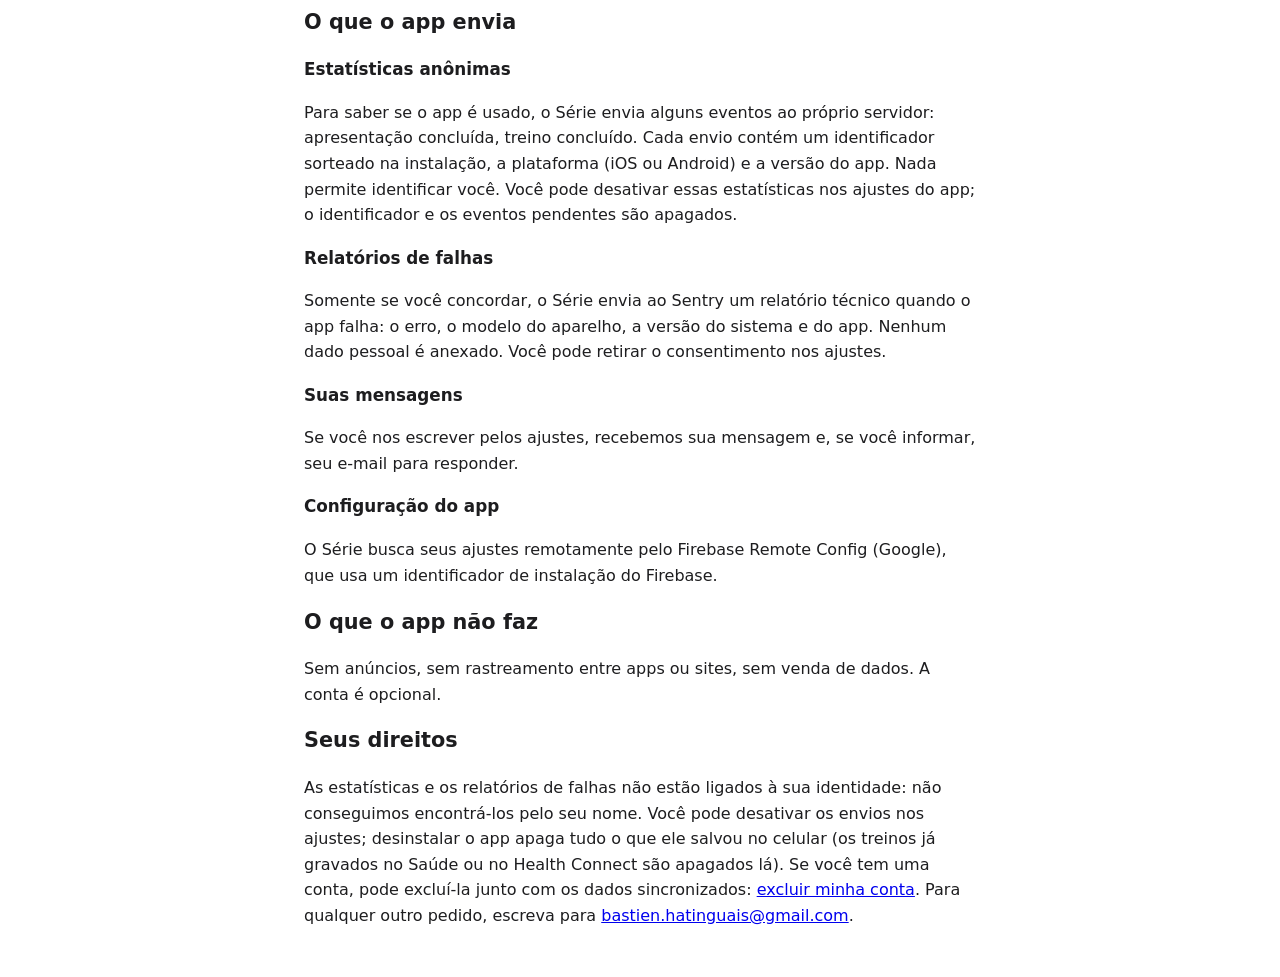
==== commit 60603b7a: "Série : confidentialité avec compte, synchro et abonnement ; page de suppression de compte (#49) Co-" ====
--- a/serie/privacy.html
+++ b/serie/privacy.html
@@ -7,9 +7,14 @@
 
 <section id="fr" lang="fr">
 <h1>Série — Politique de confidentialité</h1>
-<p>Mise à jour : 23 novembre 2026. Série est publiée par Bastien Hatinguais. Pour toute question : <a href="support.html#fr">page de support</a>.</p>
+<p>Mise à jour : 26 novembre 2026. Série est publiée par Bastien Hatinguais. Pour toute question : <a href="support.html#fr">page de support</a>.</p>
 <h2>Votre carnet d'entraînement</h2>
-<p>Vos séances, exercices, charges et notes restent sur votre téléphone. Ils ne sont jamais envoyés sur nos serveurs.</p>
+<p>Vos séances, exercices, charges et notes sont enregistrés sur votre téléphone. Sans compte, ils n'en sortent pas.</p>
+<h2>Compte et synchronisation (facultatifs)</h2>
+<p>Si vous activez la synchronisation, vous créez un compte commun à nos apps Série, Cadre et Éclat, avec Google, Apple ou un lien reçu par e-mail. La connexion passe par Firebase Authentication (Google), qui conserve votre adresse e-mail, votre nom s'il est fourni et un identifiant de compte.</p>
+<p>Vos données de Série (séances, historique, programmes, exercices, réglages) sont alors copiées sur notre serveur de synchronisation, en HTTPS, pour les retrouver sur vos autres appareils. Le serveur reçoit aussi un identifiant d'appareil tiré au hasard et le modèle de chaque téléphone, pour afficher la liste de vos appareils. Ces données ne servent qu'à la synchronisation. Avant la première synchronisation, une copie de vos données reste sur le téléphone.</p>
+<h2>Abonnement</h2>
+<p>La synchronisation est un abonnement payé via Google Play ou l'App Store. RevenueCat gère les abonnements pour nous : il reçoit votre identifiant de compte et l'historique de vos achats, jamais vos données bancaires. Le serveur de synchronisation ne retient que la date de fin de votre abonnement. La résiliation se fait dans le Play Store ou l'App Store.</p>
 <h2>Santé et Health Connect</h2>
 <p>Seulement si vous l'activez, Série écrit chaque séance terminée (type d'activité, début, fin, nom de la séance) dans Santé (iOS) ou Health Connect (Android). Série ne lit aucune donnée de santé. Ces données ne servent qu'à cela : elles ne sont ni envoyées à nos serveurs, ni utilisées pour la publicité, ni vendues. Vous pouvez couper cet envoi dans les réglages de Série ou retirer l'autorisation dans Santé ou Health Connect.</p>
 <h2>Ce que l'app envoie</h2>
@@ -22,16 +27,21 @@
 <h3>Configuration de l'app</h3>
 <p>Série récupère ses réglages à distance via Firebase Remote Config (Google), qui utilise un identifiant d'installation Firebase.</p>
 <h2>Ce que l'app ne fait pas</h2>
-<p>Pas de publicité, pas de suivi entre apps ou sites, pas de compte, pas de vente de données.</p>
+<p>Pas de publicité, pas de suivi entre apps ou sites, pas de vente de données. Le compte est facultatif.</p>
 <h2>Vos droits</h2>
-<p>Les données envoyées ne sont pas liées à votre identité : nous ne pouvons pas les retrouver à partir de votre nom. Vous pouvez couper les envois dans les réglages ; désinstaller l'app efface tout ce qu'elle a enregistré sur votre téléphone (les séances déjà écrites dans Santé ou Health Connect s'y effacent). Pour toute demande, passez par la page de support.</p>
+<p>Les statistiques et rapports de plantage ne sont pas liés à votre identité : nous ne pouvons pas les retrouver à partir de votre nom. Vous pouvez couper les envois dans les réglages ; désinstaller l'app efface tout ce qu'elle a enregistré sur votre téléphone (les séances déjà écrites dans Santé ou Health Connect s'y effacent). Si vous avez un compte, vous pouvez le supprimer, avec vos données synchronisées : <a href="delete-account.html#fr">supprimer mon compte</a>. Pour toute autre demande, écrivez à <a href="mailto:bastien.hatinguais@gmail.com">bastien.hatinguais@gmail.com</a>.</p>
 </section>
 
 <section id="en" lang="en">
 <h1>Série — Privacy policy</h1>
-<p>Updated: November 23, 2026. Série is published by Bastien Hatinguais. Questions: <a href="support.html#en">support page</a>.</p>
+<p>Updated: November 26, 2026. Série is published by Bastien Hatinguais. Questions: <a href="support.html#en">support page</a>.</p>
 <h2>Your training log</h2>
-<p>Your workouts, exercises, weights and notes stay on your phone. They are never sent to our servers.</p>
+<p>Your workouts, exercises, weights and notes are stored on your phone. Without an account, they never leave it.</p>
+<h2>Account and sync (optional)</h2>
+<p>If you turn on sync, you create an account shared by our apps Série, Cadre and Éclat, with Google, Apple or a link sent by email. Sign-in goes through Firebase Authentication (Google), which keeps your email address, your name if provided and an account identifier.</p>
+<p>Your Série data (workouts, history, routines, exercises, settings) is then copied to our sync server over HTTPS, so you find it on your other devices. The server also receives a random device identifier and each phone's model, to show the list of your devices. This data is used for sync only. Before the first sync, a copy of your data is kept on the phone.</p>
+<h2>Subscription</h2>
+<p>Sync is a subscription paid through Google Play or the App Store. RevenueCat manages subscriptions for us: it receives your account identifier and purchase history, never your payment details. The sync server only keeps your subscription's end date. You cancel in the Play Store or the App Store.</p>
 <h2>Health and Health Connect</h2>
 <p>Only if you turn it on, Série writes each finished workout (activity type, start, end, workout name) to Apple Health (iOS) or Health Connect (Android). Série reads no health data. This data is used for that purpose only: it is not sent to our servers, not used for advertising and not sold. You can turn this off in Série's settings or revoke access in Health or Health Connect.</p>
 <h2>What the app sends</h2>
@@ -44,16 +54,21 @@
 <h3>App configuration</h3>
 <p>Série fetches its settings remotely through Firebase Remote Config (Google), which uses a Firebase installation identifier.</p>
 <h2>What the app does not do</h2>
-<p>No ads, no tracking across apps or websites, no account, no sale of data.</p>
+<p>No ads, no tracking across apps or websites, no sale of data. The account is optional.</p>
 <h2>Your rights</h2>
-<p>The data sent is not linked to your identity, so we cannot look it up from your name. You can turn sending off in the settings; uninstalling the app erases everything it stored on your phone (workouts already written to Health or Health Connect can be deleted there). For any request, use the support page.</p>
+<p>Statistics and crash reports are not linked to your identity, so we cannot look it up from your name. You can turn sending off in the settings; uninstalling the app erases everything it stored on your phone (workouts already written to Health or Health Connect can be deleted there). If you have an account, you can delete it along with your synced data: <a href="delete-account.html#en">delete my account</a>. For any other request, email <a href="mailto:bastien.hatinguais@gmail.com">bastien.hatinguais@gmail.com</a>.</p>
 </section>
 
 <section id="de" lang="de">
 <h1>Série — Datenschutzerklärung</h1>
-<p>Stand: 23. November 2026. Série wird von Bastien Hatinguais veröffentlicht. Fragen: <a href="support.html#de">Support-Seite</a>.</p>
+<p>Stand: 26. November 2026. Série wird von Bastien Hatinguais veröffentlicht. Fragen: <a href="support.html#de">Support-Seite</a>.</p>
 <h2>Dein Trainingstagebuch</h2>
-<p>Deine Einheiten, Übungen, Gewichte und Notizen bleiben auf deinem Handy. Sie werden nie an unsere Server gesendet.</p>
+<p>Deine Einheiten, Übungen, Gewichte und Notizen werden auf deinem Handy gespeichert. Ohne Konto verlassen sie es nicht.</p>
+<h2>Konto und Synchronisierung (freiwillig)</h2>
+<p>Wenn du die Synchronisierung aktivierst, erstellst du ein Konto für unsere Apps Série, Cadre und Éclat, mit Google, Apple oder einem Link per E-Mail. Die Anmeldung läuft über Firebase Authentication (Google), das deine E-Mail-Adresse, deinen Namen (falls angegeben) und eine Kontokennung speichert.</p>
+<p>Deine Daten aus Série (Einheiten, Verlauf, Pläne, Übungen, Einstellungen) werden dann per HTTPS auf unseren Synchronisierungsserver kopiert, damit du sie auf deinen anderen Geräten findest. Der Server erhält außerdem eine zufällige Gerätekennung und das Modell jedes Handys, um die Liste deiner Geräte anzuzeigen. Diese Daten dienen nur der Synchronisierung. Vor der ersten Synchronisierung bleibt eine Kopie deiner Daten auf dem Handy.</p>
+<h2>Abo</h2>
+<p>Die Synchronisierung ist ein Abo, bezahlt über Google Play oder den App Store. RevenueCat verwaltet die Abos für uns: Es erhält deine Kontokennung und deinen Kaufverlauf, nie deine Zahlungsdaten. Der Synchronisierungsserver speichert nur das Enddatum deines Abos. Gekündigt wird im Play Store oder App Store.</p>
 <h2>Health und Health Connect</h2>
 <p>Nur wenn du es aktivierst, schreibt Série jede beendete Einheit (Aktivitätstyp, Beginn, Ende, Name der Einheit) in Apple Health (iOS) oder Health Connect (Android). Série liest keine Gesundheitsdaten. Diese Daten dienen nur diesem Zweck: Sie werden nicht an unsere Server gesendet, nicht für Werbung genutzt und nicht verkauft. Du kannst das in den Einstellungen von Série abschalten oder den Zugriff in Health bzw. Health Connect widerrufen.</p>
 <h2>Was die App sendet</h2>
@@ -66,16 +81,21 @@
 <h3>App-Konfiguration</h3>
 <p>Série lädt seine Einstellungen über Firebase Remote Config (Google), das eine Firebase-Installationskennung verwendet.</p>
 <h2>Was die App nicht tut</h2>
-<p>Keine Werbung, kein Tracking über Apps oder Websites hinweg, kein Konto, kein Verkauf von Daten.</p>
+<p>Keine Werbung, kein Tracking über Apps oder Websites hinweg, kein Verkauf von Daten. Das Konto ist freiwillig.</p>
 <h2>Deine Rechte</h2>
-<p>Die gesendeten Daten sind nicht mit deiner Identität verknüpft; wir können sie nicht anhand deines Namens finden. Du kannst das Senden in den Einstellungen abschalten; das Deinstallieren der App löscht alles, was sie auf deinem Handy gespeichert hat (bereits in Health oder Health Connect geschriebene Einheiten löschst du dort). Anfragen bitte über die Support-Seite.</p>
+<p>Statistiken und Absturzberichte sind nicht mit deiner Identität verknüpft; wir können sie nicht anhand deines Namens finden. Du kannst das Senden in den Einstellungen abschalten; das Deinstallieren der App löscht alles, was sie auf deinem Handy gespeichert hat (bereits in Health oder Health Connect geschriebene Einheiten löschst du dort). Wenn du ein Konto hast, kannst du es samt synchronisierten Daten löschen: <a href="delete-account.html#de">Mein Konto löschen</a>. Für andere Anfragen schreib an <a href="mailto:bastien.hatinguais@gmail.com">bastien.hatinguais@gmail.com</a>.</p>
 </section>
 
 <section id="es" lang="es">
 <h1>Série — Política de privacidad</h1>
-<p>Actualizada: 23 de noviembre de 2026. Série está publicada por Bastien Hatinguais. Preguntas: <a href="support.html#es">página de soporte</a>.</p>
+<p>Actualizada: 26 de noviembre de 2026. Série está publicada por Bastien Hatinguais. Preguntas: <a href="support.html#es">página de soporte</a>.</p>
 <h2>Tu diario de entrenamiento</h2>
-<p>Tus sesiones, ejercicios, cargas y notas se quedan en tu teléfono. Nunca se envían a nuestros servidores.</p>
+<p>Tus sesiones, ejercicios, cargas y notas se guardan en tu teléfono. Sin cuenta, no salen de él.</p>
+<h2>Cuenta y sincronización (opcionales)</h2>
+<p>Si activas la sincronización, creas una cuenta común a nuestras apps Série, Cadre y Éclat, con Google, Apple o un enlace enviado por correo. El inicio de sesión pasa por Firebase Authentication (Google), que guarda tu correo, tu nombre si lo das y un identificador de cuenta.</p>
+<p>Tus datos de Série (sesiones, historial, rutinas, ejercicios, ajustes) se copian entonces a nuestro servidor de sincronización por HTTPS, para encontrarlos en tus otros dispositivos. El servidor recibe también un identificador de dispositivo aleatorio y el modelo de cada teléfono, para mostrar la lista de tus dispositivos. Estos datos solo sirven para la sincronización. Antes de la primera sincronización, se guarda una copia de tus datos en el teléfono.</p>
+<h2>Suscripción</h2>
+<p>La sincronización es una suscripción pagada mediante Google Play o el App Store. RevenueCat gestiona las suscripciones por nosotros: recibe tu identificador de cuenta y tu historial de compras, nunca tus datos de pago. El servidor de sincronización solo guarda la fecha de fin de tu suscripción. Se cancela en Play Store o App Store.</p>
 <h2>Salud y Health Connect</h2>
 <p>Solo si lo activas, Série escribe cada sesión terminada (tipo de actividad, inicio, fin, nombre de la sesión) en Salud (iOS) o Health Connect (Android). Série no lee ningún dato de salud. Estos datos solo sirven para eso: no se envían a nuestros servidores, no se usan para publicidad y no se venden. Puedes desactivarlo en los ajustes de Série o retirar el permiso en Salud o Health Connect.</p>
 <h2>Lo que envía la app</h2>
@@ -88,16 +108,21 @@
 <h3>Configuración de la app</h3>
 <p>Série obtiene sus ajustes a distancia mediante Firebase Remote Config (Google), que usa un identificador de instalación de Firebase.</p>
 <h2>Lo que la app no hace</h2>
-<p>Sin anuncios, sin seguimiento entre apps o sitios web, sin cuenta, sin venta de datos.</p>
+<p>Sin anuncios, sin seguimiento entre apps o sitios web, sin venta de datos. La cuenta es opcional.</p>
 <h2>Tus derechos</h2>
-<p>Los datos enviados no están vinculados a tu identidad: no podemos encontrarlos a partir de tu nombre. Puedes desactivar los envíos en los ajustes; desinstalar la app borra todo lo que guardó en tu teléfono (las sesiones ya escritas en Salud o Health Connect se borran allí). Para cualquier solicitud, usa la página de soporte.</p>
+<p>Las estadísticas y los informes de errores no están vinculados a tu identidad: no podemos encontrarlos a partir de tu nombre. Puedes desactivar los envíos en los ajustes; desinstalar la app borra todo lo que guardó en tu teléfono (las sesiones ya escritas en Salud o Health Connect se borran allí). Si tienes una cuenta, puedes eliminarla junto con tus datos sincronizados: <a href="delete-account.html#es">eliminar mi cuenta</a>. Para cualquier otra solicitud, escribe a <a href="mailto:bastien.hatinguais@gmail.com">bastien.hatinguais@gmail.com</a>.</p>
 </section>
 
 <section id="it" lang="it">
 <h1>Série — Informativa sulla privacy</h1>
-<p>Aggiornata: 23 novembre 2026. Série è pubblicata da Bastien Hatinguais. Domande: <a href="support.html#it">pagina di supporto</a>.</p>
+<p>Aggiornata: 26 novembre 2026. Série è pubblicata da Bastien Hatinguais. Domande: <a href="support.html#it">pagina di supporto</a>.</p>
 <h2>Il tuo diario di allenamento</h2>
-<p>Le tue sessioni, esercizi, carichi e note restano sul tuo telefono. Non vengono mai inviati ai nostri server.</p>
+<p>Le tue sessioni, esercizi, carichi e note sono salvati sul tuo telefono. Senza account, non ne escono.</p>
+<h2>Account e sincronizzazione (facoltativi)</h2>
+<p>Se attivi la sincronizzazione, crei un account comune alle nostre app Série, Cadre ed Éclat, con Google, Apple o un link ricevuto via e-mail. L'accesso passa da Firebase Authentication (Google), che conserva il tuo indirizzo e-mail, il tuo nome se fornito e un identificativo dell'account.</p>
+<p>I tuoi dati di Série (sessioni, cronologia, programmi, esercizi, impostazioni) vengono allora copiati sul nostro server di sincronizzazione in HTTPS, per ritrovarli sugli altri dispositivi. Il server riceve anche un identificativo del dispositivo scelto a caso e il modello di ogni telefono, per mostrare l'elenco dei tuoi dispositivi. Questi dati servono solo alla sincronizzazione. Prima della prima sincronizzazione, una copia dei tuoi dati resta sul telefono.</p>
+<h2>Abbonamento</h2>
+<p>La sincronizzazione è un abbonamento pagato tramite Google Play o l'App Store. RevenueCat gestisce gli abbonamenti per noi: riceve il tuo identificativo dell'account e la cronologia degli acquisti, mai i tuoi dati di pagamento. Il server di sincronizzazione conserva solo la data di fine del tuo abbonamento. Si annulla nel Play Store o nell'App Store.</p>
 <h2>Salute e Health Connect</h2>
 <p>Solo se lo attivi, Série scrive ogni sessione terminata (tipo di attività, inizio, fine, nome della sessione) in Salute (iOS) o Health Connect (Android). Série non legge alcun dato sanitario. Questi dati servono solo a questo: non vengono inviati ai nostri server, non sono usati per la pubblicità e non vengono venduti. Puoi disattivarlo nelle impostazioni di Série o revocare l'accesso in Salute o Health Connect.</p>
 <h2>Cosa invia l'app</h2>
@@ -110,16 +135,21 @@
 <h3>Configurazione dell'app</h3>
 <p>Série scarica le sue impostazioni tramite Firebase Remote Config (Google), che usa un identificativo di installazione Firebase.</p>
 <h2>Cosa l'app non fa</h2>
-<p>Niente pubblicità, nessun tracciamento tra app o siti, nessun account, nessuna vendita di dati.</p>
+<p>Niente pubblicità, nessun tracciamento tra app o siti, nessuna vendita di dati. L'account è facoltativo.</p>
 <h2>I tuoi diritti</h2>
-<p>I dati inviati non sono collegati alla tua identità: non possiamo ritrovarli dal tuo nome. Puoi disattivare gli invii nelle impostazioni; disinstallare l'app cancella tutto ciò che ha salvato sul telefono (le sessioni già scritte in Salute o Health Connect si cancellano lì). Per qualsiasi richiesta, usa la pagina di supporto.</p>
+<p>Le statistiche e i rapporti sugli arresti non sono collegati alla tua identità: non possiamo ritrovarli dal tuo nome. Puoi disattivare gli invii nelle impostazioni; disinstallare l'app cancella tutto ciò che ha salvato sul telefono (le sessioni già scritte in Salute o Health Connect si cancellano lì). Se hai un account, puoi eliminarlo insieme ai dati sincronizzati: <a href="delete-account.html#it">elimina il mio account</a>. Per qualsiasi altra richiesta, scrivi a <a href="mailto:bastien.hatinguais@gmail.com">bastien.hatinguais@gmail.com</a>.</p>
 </section>
 
 <section id="pt" lang="pt">
 <h1>Série — Política de privacidade</h1>
-<p>Atualizada: 23 de novembro de 2026. O Série é publicado por Bastien Hatinguais. Dúvidas: <a href="support.html#pt">página de suporte</a>.</p>
+<p>Atualizada: 26 de novembro de 2026. O Série é publicado por Bastien Hatinguais. Dúvidas: <a href="support.html#pt">página de suporte</a>.</p>
 <h2>Seu diário de treino</h2>
-<p>Seus treinos, exercícios, cargas e notas ficam no seu celular. Eles nunca são enviados aos nossos servidores.</p>
+<p>Seus treinos, exercícios, cargas e notas ficam salvos no seu celular. Sem conta, eles não saem dele.</p>
+<h2>Conta e sincronização (opcionais)</h2>
+<p>Se você ativar a sincronização, cria uma conta comum aos nossos apps Série, Cadre e Éclat, com Google, Apple ou um link enviado por e-mail. O login passa pelo Firebase Authentication (Google), que guarda seu e-mail, seu nome se informado e um identificador de conta.</p>
+<p>Seus dados do Série (treinos, histórico, rotinas, exercícios, ajustes) são então copiados para nosso servidor de sincronização via HTTPS, para você encontrá-los nos outros aparelhos. O servidor também recebe um identificador de aparelho sorteado e o modelo de cada celular, para mostrar a lista dos seus aparelhos. Esses dados servem só para a sincronização. Antes da primeira sincronização, uma cópia dos seus dados fica no celular.</p>
+<h2>Assinatura</h2>
+<p>A sincronização é uma assinatura paga pelo Google Play ou pela App Store. A RevenueCat gerencia as assinaturas para nós: recebe seu identificador de conta e seu histórico de compras, nunca seus dados de pagamento. O servidor de sincronização guarda só a data de fim da sua assinatura. O cancelamento é feito na Play Store ou na App Store.</p>
 <h2>Saúde e Health Connect</h2>
 <p>Somente se você ativar, o Série grava cada treino concluído (tipo de atividade, início, fim, nome do treino) no app Saúde (iOS) ou no Health Connect (Android). O Série não lê nenhum dado de saúde. Esses dados servem só para isso: não são enviados aos nossos servidores, não são usados para publicidade e não são vendidos. Você pode desativar isso nos ajustes do Série ou retirar o acesso no Saúde ou no Health Connect.</p>
 <h2>O que o app envia</h2>
@@ -132,9 +162,9 @@
 <h3>Configuração do app</h3>
 <p>O Série busca seus ajustes remotamente pelo Firebase Remote Config (Google), que usa um identificador de instalação do Firebase.</p>
 <h2>O que o app não faz</h2>
-<p>Sem anúncios, sem rastreamento entre apps ou sites, sem conta, sem venda de dados.</p>
+<p>Sem anúncios, sem rastreamento entre apps ou sites, sem venda de dados. A conta é opcional.</p>
 <h2>Seus direitos</h2>
-<p>Os dados enviados não estão ligados à sua identidade: não conseguimos encontrá-los pelo seu nome. Você pode desativar os envios nos ajustes; desinstalar o app apaga tudo o que ele salvou no celular (os treinos já gravados no Saúde ou no Health Connect são apagados lá). Para qualquer pedido, use a página de suporte.</p>
+<p>As estatísticas e os relatórios de falhas não estão ligados à sua identidade: não conseguimos encontrá-los pelo seu nome. Você pode desativar os envios nos ajustes; desinstalar o app apaga tudo o que ele salvou no celular (os treinos já gravados no Saúde ou no Health Connect são apagados lá). Se você tem uma conta, pode excluí-la junto com os dados sincronizados: <a href="delete-account.html#pt">excluir minha conta</a>. Para qualquer outro pedido, escreva para <a href="mailto:bastien.hatinguais@gmail.com">bastien.hatinguais@gmail.com</a>.</p>
 </section>
 </body>
 </html>
